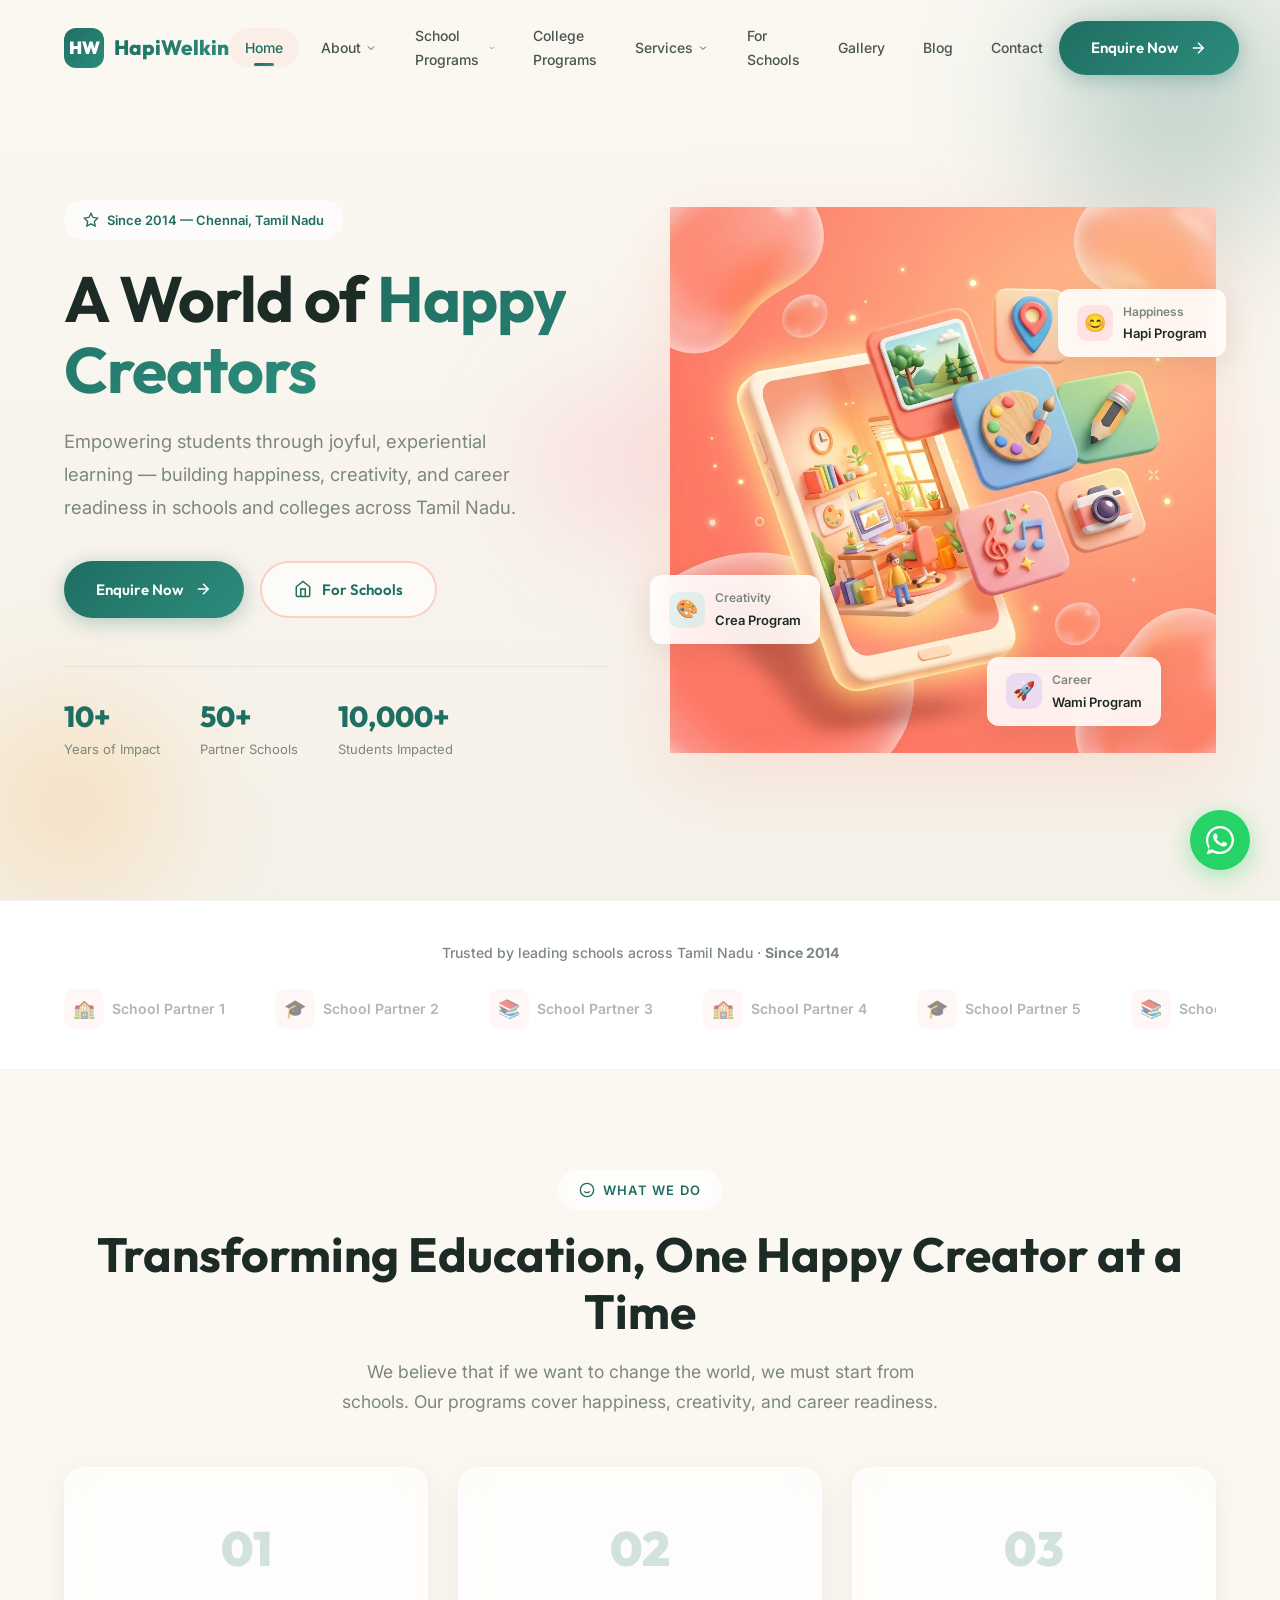
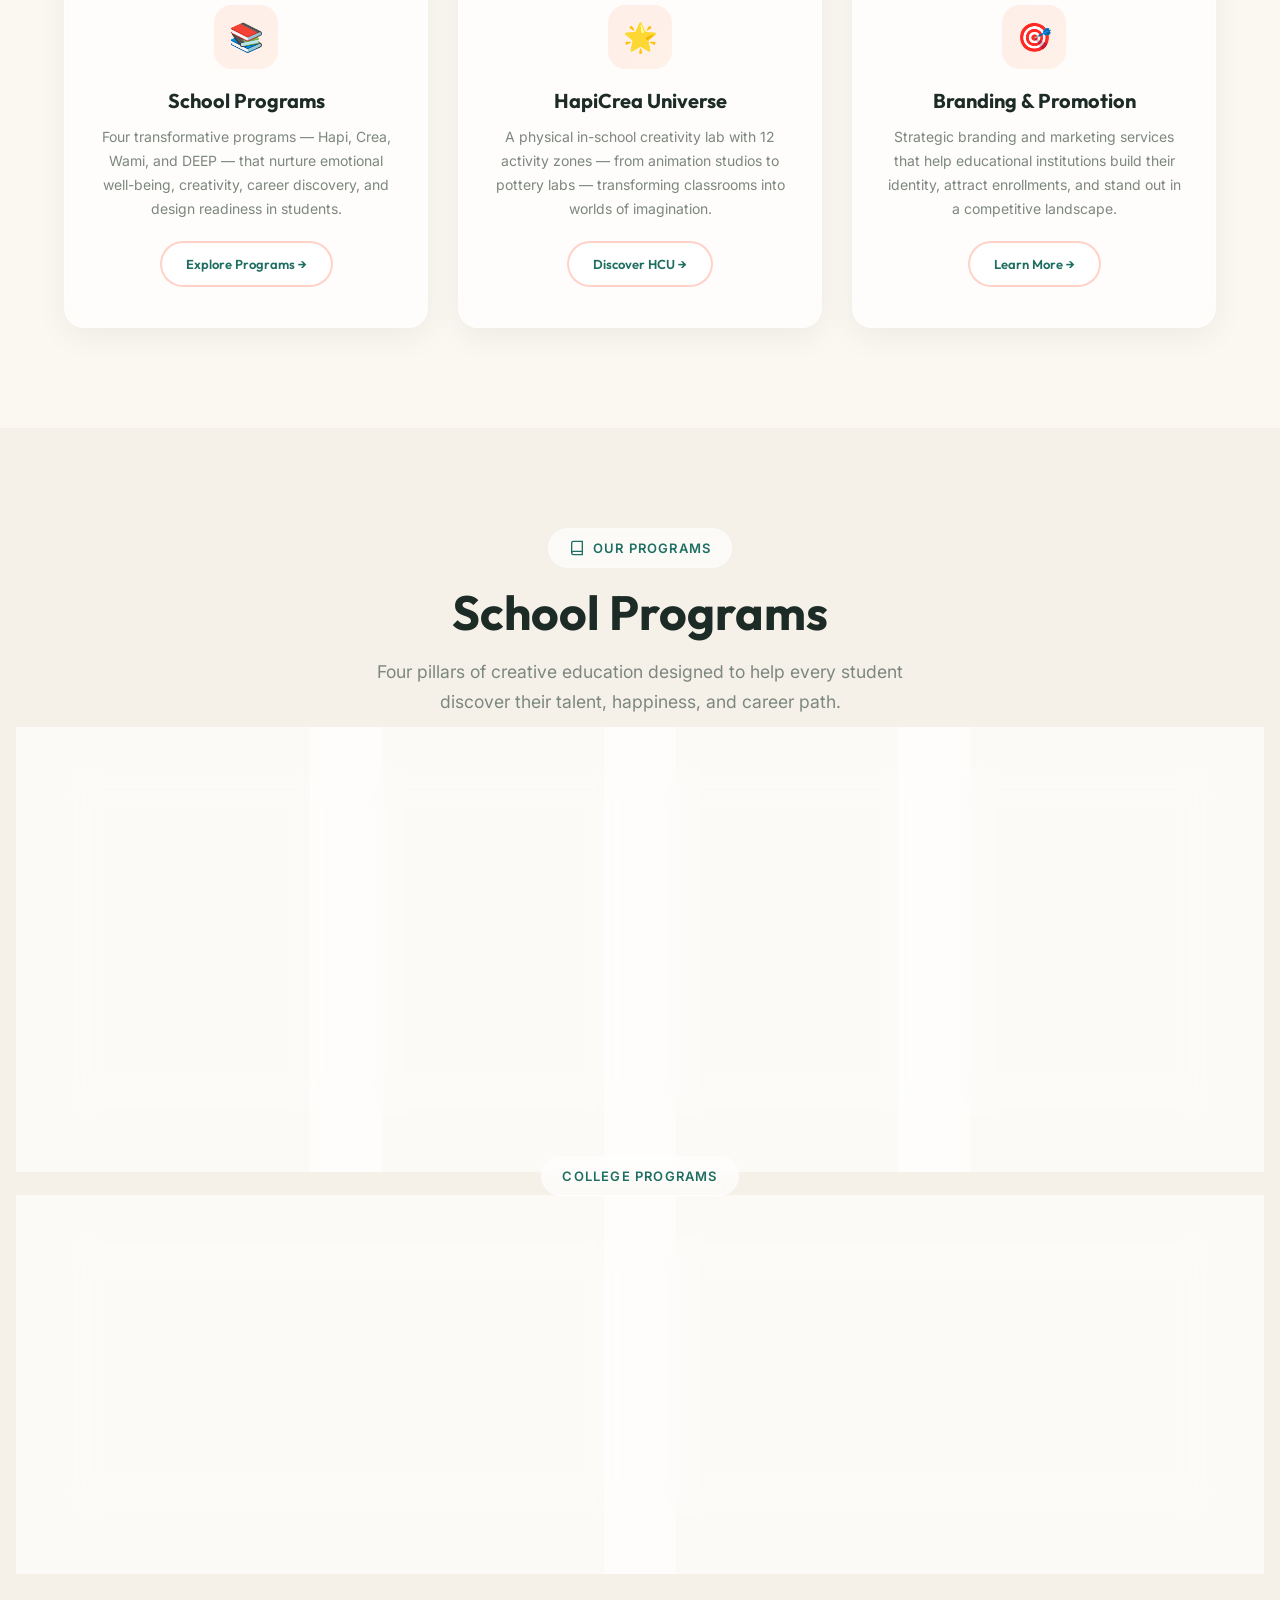
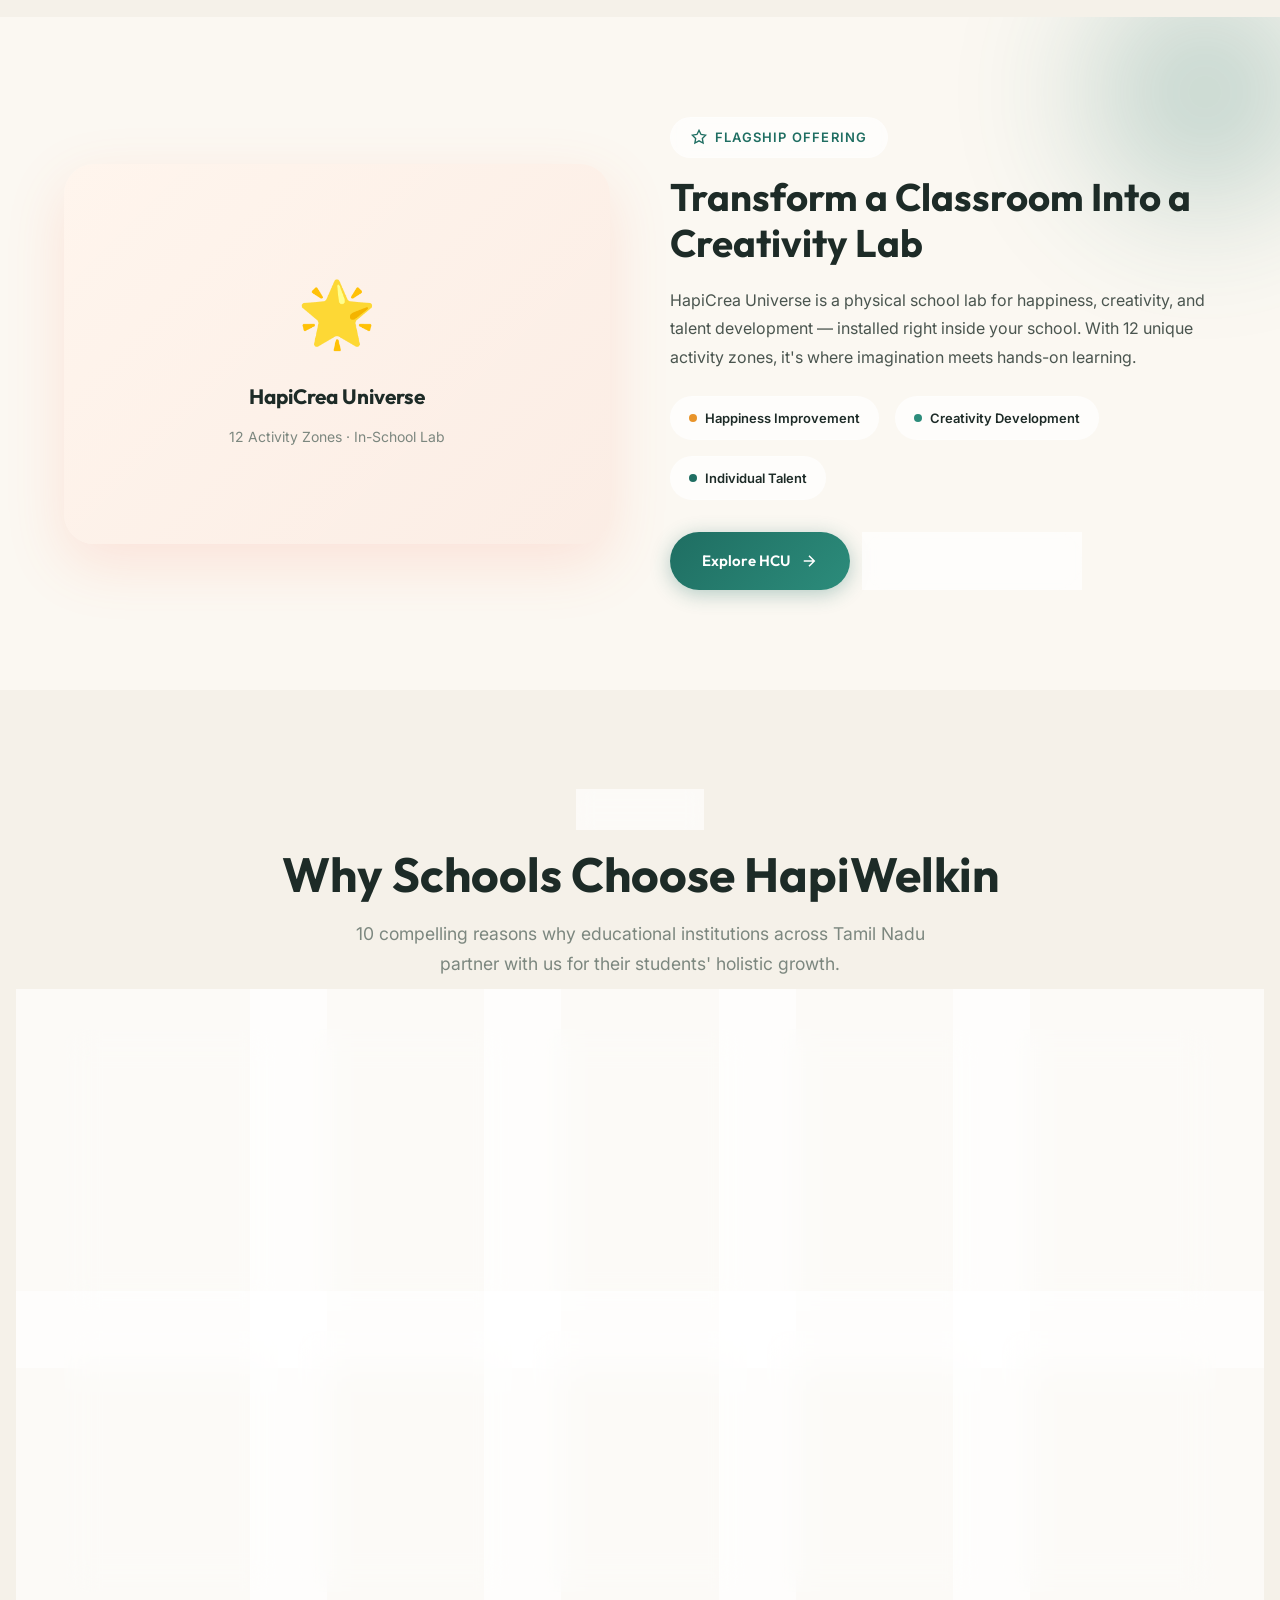
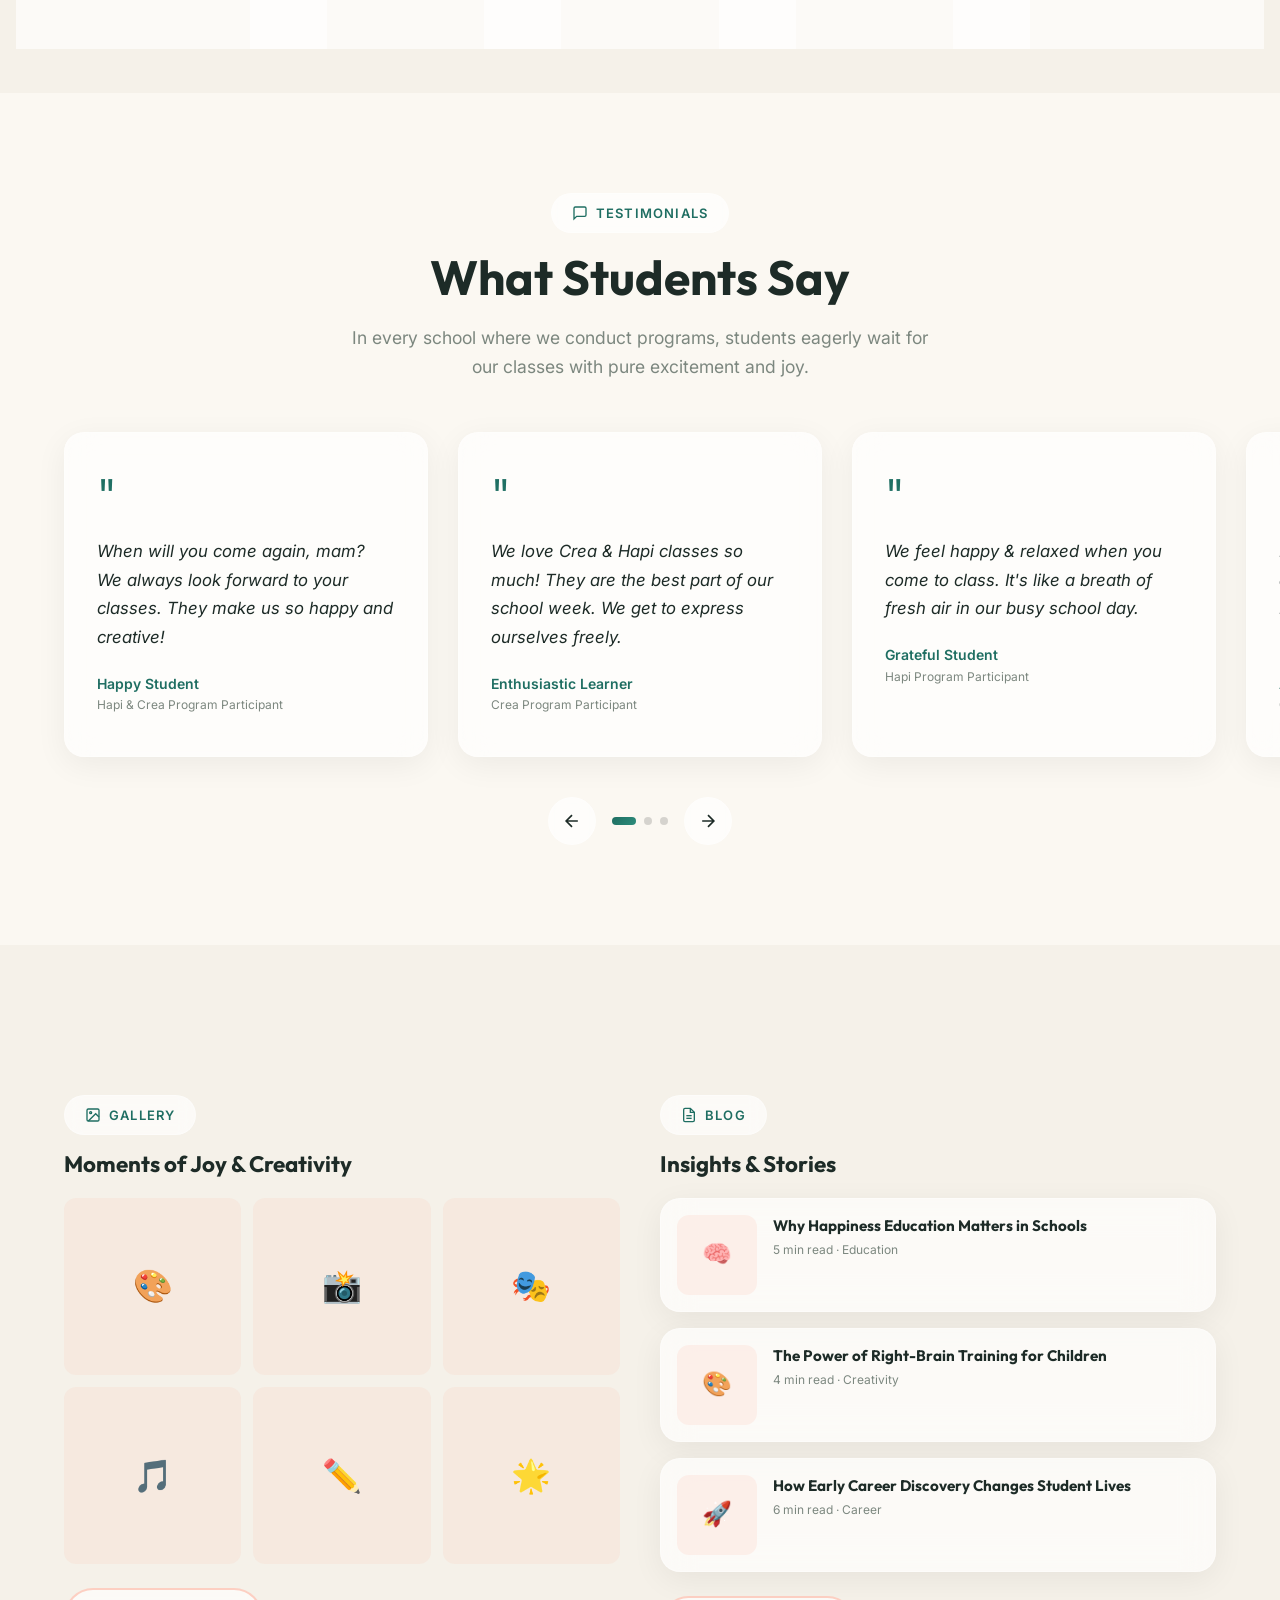
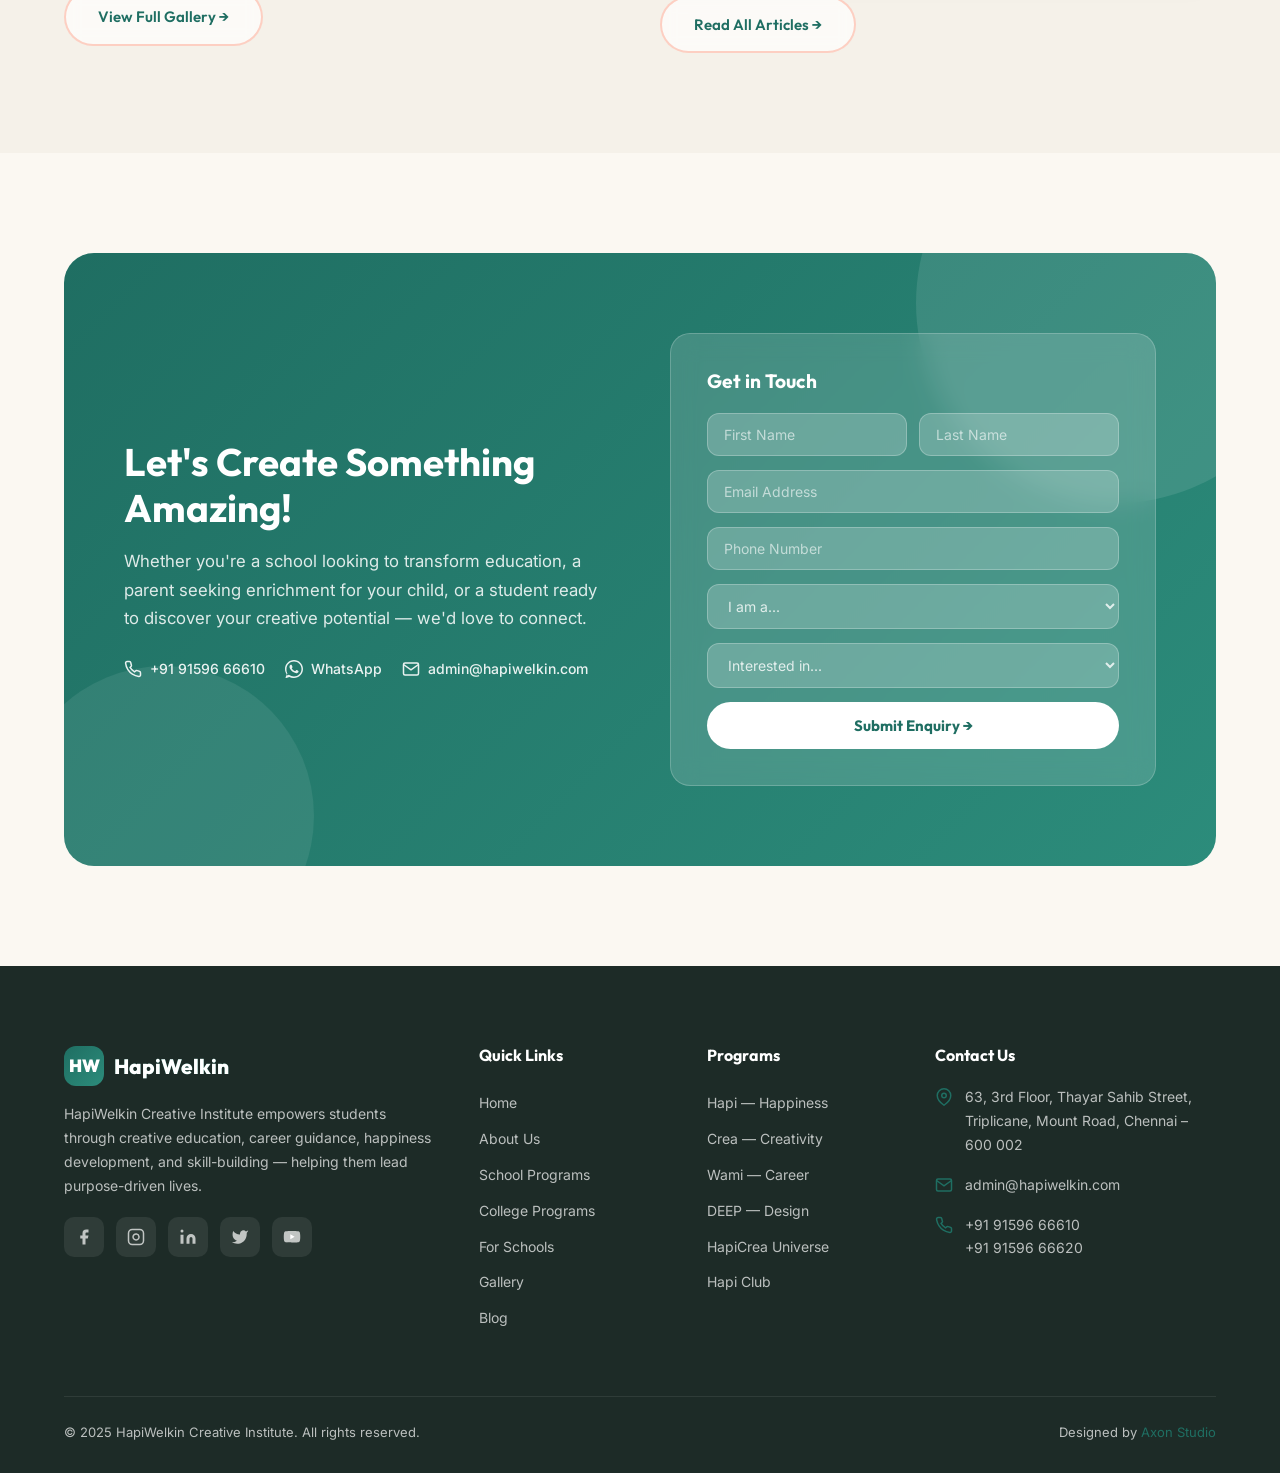
==== index.html @ e14a73e2 "inital commit" ====
<!DOCTYPE html>
<html lang="en">
<head>
  <meta charset="UTF-8">
  <meta name="viewport" content="width=device-width, initial-scale=1.0">
  <title>HapiWelkin Creative Institute | A World of Happy Creators</title>
  <meta name="description" content="HapiWelkin Creative Institute empowers students through innovative programs like Hapi (Happiness Education), Crea (Creativity Development), Wami (Career Discovery), DEEP (Design Entrance Coaching), and HapiCrea Universe. Building a happier, more creative, future-ready generation.">
  <meta property="og:title" content="HapiWelkin Creative Institute | A World of Happy Creators">
  <meta property="og:description" content="Empowering students through happiness, creativity, and career readiness. Since 2014.">
  <meta property="og:type" content="website">
  <meta name="twitter:card" content="summary_large_image">
  <link rel="stylesheet" href="styles.css">
  <link rel="icon" type="image/svg+xml" href="data:image/svg+xml,<svg xmlns='http://www.w3.org/2000/svg' viewBox='0 0 100 100'><text y='.9em' font-size='90'>🌟</text></svg>">
</head>
<body>

  <!-- ============ HEADER ============ -->
  <header class="header" id="header">
    <div class="container">
      <a href="index.html" class="logo">
        <div class="logo-icon">HW</div>
        <span>HapiWelkin</span>
      </a>

      <nav class="nav" id="mainNav">
        <a href="index.html" class="active">Home</a>
        <div class="nav-dropdown">
          <a href="about.html">About
            <svg class="dropdown-arrow" viewBox="0 0 24 24" fill="none" stroke="currentColor" stroke-width="2"><path d="M6 9l6 6 6-6"/></svg>
          </a>
          <div class="dropdown-menu">
            <a href="about.html">About Institution</a>
            <a href="about.html#management">Management</a>
          </div>
        </div>
        <div class="nav-dropdown">
          <a href="school-programs.html">School Programs
            <svg class="dropdown-arrow" viewBox="0 0 24 24" fill="none" stroke="currentColor" stroke-width="2"><path d="M6 9l6 6 6-6"/></svg>
          </a>
          <div class="dropdown-menu">
            <a href="school-programs.html#hapi">Hapi Program</a>
            <a href="school-programs.html#crea">Crea Program</a>
            <a href="school-programs.html#wami">Wami Program</a>
            <a href="school-programs.html#deep">DEEP Program</a>
          </div>
        </div>
        <a href="college-programs.html">College Programs</a>
        <div class="nav-dropdown">
          <a href="services.html">Services
            <svg class="dropdown-arrow" viewBox="0 0 24 24" fill="none" stroke="currentColor" stroke-width="2"><path d="M6 9l6 6 6-6"/></svg>
          </a>
          <div class="dropdown-menu">
            <a href="services.html#hapi-club">Hapi Club</a>
            <a href="hapicrea-universe.html">HapiCrea Universe</a>
            <a href="services.html#branding">Branding & Promotion</a>
          </div>
        </div>
        <a href="for-schools.html">For Schools</a>
        <a href="gallery.html">Gallery</a>
        <a href="blog.html">Blog</a>
        <a href="contact.html">Contact</a>
      </nav>

      <div class="header-cta">
        <a href="#" class="btn btn-primary" data-modal="enquiry">
          Enquire Now
          <svg viewBox="0 0 24 24" fill="none" stroke="currentColor" stroke-width="2"><path d="M5 12h14M12 5l7 7-7 7"/></svg>
        </a>
        <div class="hamburger" id="hamburger">
          <span></span>
          <span></span>
          <span></span>
        </div>
      </div>
    </div>
  </header>

  <!-- ============ HERO ============ -->
  <section class="hero" id="hero">
    <div class="blob blob-coral blob-1"></div>
    <div class="blob blob-orange blob-2"></div>
    <div class="blob blob-pink blob-3"></div>

    <div class="container">
      <div class="hero-content">
        <div class="hero-badge">
          <svg viewBox="0 0 24 24" fill="none" stroke="currentColor" stroke-width="2"><path d="M12 2l3.09 6.26L22 9.27l-5 4.87 1.18 6.88L12 17.77l-6.18 3.25L7 14.14 2 9.27l6.91-1.01L12 2z"/></svg>
          Since 2014 — Chennai, Tamil Nadu
        </div>
        <h1>A World of <span class="highlight">Happy Creators</span></h1>
        <p class="hero-text">Empowering students through joyful, experiential learning — building happiness, creativity, and career readiness in schools and colleges across Tamil Nadu.</p>
        <div class="hero-ctas">
          <a href="#" class="btn btn-primary" data-modal="enquiry">
            Enquire Now
            <svg viewBox="0 0 24 24" fill="none" stroke="currentColor" stroke-width="2"><path d="M5 12h14M12 5l7 7-7 7"/></svg>
          </a>
          <a href="for-schools.html" class="btn btn-secondary">
            <svg viewBox="0 0 24 24" fill="none" stroke="currentColor" stroke-width="2"><path d="M3 9l9-7 9 7v11a2 2 0 01-2 2H5a2 2 0 01-2-2z"/><polyline points="9 22 9 12 15 12 15 22"/></svg>
            For Schools
          </a>
        </div>
        <div class="hero-stats">
          <div class="hero-stat">
            <h3 data-count="10" data-suffix="+">0+</h3>
            <p>Years of Impact</p>
          </div>
          <div class="hero-stat">
            <h3 data-count="50" data-suffix="+">0+</h3>
            <p>Partner Schools</p>
          </div>
          <div class="hero-stat">
            <h3 data-count="10000" data-suffix="+">0+</h3>
            <p>Students Impacted</p>
          </div>
        </div>
      </div>

      <div class="hero-visual">
        <img src="assets/hero-illustration.png" alt="HapiWelkin Creative Education - Joyful Learning Experience" class="hero-image">
        <div class="float-card float-card-1">
          <div class="float-card-icon">😊</div>
          <div>
            <div style="font-size:12px;color:var(--text-muted);">Happiness</div>
            <div>Hapi Program</div>
          </div>
        </div>
        <div class="float-card float-card-2">
          <div class="float-card-icon">🎨</div>
          <div>
            <div style="font-size:12px;color:var(--text-muted);">Creativity</div>
            <div>Crea Program</div>
          </div>
        </div>
        <div class="float-card float-card-3">
          <div class="float-card-icon">🚀</div>
          <div>
            <div style="font-size:12px;color:var(--text-muted);">Career</div>
            <div>Wami Program</div>
          </div>
        </div>
      </div>
    </div>
  </section>

  <!-- ============ TRUST STRIP ============ -->
  <section class="trust-strip">
    <div class="container">
      <p>Trusted by leading schools across Tamil Nadu · <strong>Since 2014</strong></p>
      <div style="overflow:hidden;">
        <div class="trust-logos">
          <div class="trust-logo"><div class="trust-logo-icon">🏫</div> School Partner 1</div>
          <div class="trust-logo"><div class="trust-logo-icon">🎓</div> School Partner 2</div>
          <div class="trust-logo"><div class="trust-logo-icon">📚</div> School Partner 3</div>
          <div class="trust-logo"><div class="trust-logo-icon">🏫</div> School Partner 4</div>
          <div class="trust-logo"><div class="trust-logo-icon">🎓</div> School Partner 5</div>
          <div class="trust-logo"><div class="trust-logo-icon">📚</div> School Partner 6</div>
          <div class="trust-logo"><div class="trust-logo-icon">🏫</div> School Partner 7</div>
          <div class="trust-logo"><div class="trust-logo-icon">🎓</div> School Partner 8</div>
          <!-- Duplicate for seamless marquee -->
          <div class="trust-logo"><div class="trust-logo-icon">🏫</div> School Partner 1</div>
          <div class="trust-logo"><div class="trust-logo-icon">🎓</div> School Partner 2</div>
          <div class="trust-logo"><div class="trust-logo-icon">📚</div> School Partner 3</div>
          <div class="trust-logo"><div class="trust-logo-icon">🏫</div> School Partner 4</div>
          <div class="trust-logo"><div class="trust-logo-icon">🎓</div> School Partner 5</div>
          <div class="trust-logo"><div class="trust-logo-icon">📚</div> School Partner 6</div>
          <div class="trust-logo"><div class="trust-logo-icon">🏫</div> School Partner 7</div>
          <div class="trust-logo"><div class="trust-logo-icon">🎓</div> School Partner 8</div>
        </div>
      </div>
    </div>
  </section>

  <!-- ============ WHAT WE DO ============ -->
  <section class="what-we-do" id="what-we-do">
    <div class="container">
      <div class="text-center">
        <div class="section-label">
          <svg viewBox="0 0 24 24" fill="none" stroke="currentColor" stroke-width="2"><circle cx="12" cy="12" r="10"/><path d="M8 14s1.5 2 4 2 4-2 4-2"/><line x1="9" y1="9" x2="9.01" y2="9"/><line x1="15" y1="9" x2="15.01" y2="9"/></svg>
          What We Do
        </div>
        <h2 class="section-title">Transforming Education, One <span class="highlight">Happy Creator</span> at a Time</h2>
        <p class="section-subtitle mx-auto">We believe that if we want to change the world, we must start from schools. Our programs cover happiness, creativity, and career readiness.</p>
      </div>

      <div class="what-we-do-grid">
        <a href="school-programs.html" class="glass-card service-card reveal">
          <div class="service-card-number">01</div>
          <div class="service-card-icon">📚</div>
          <h3>School Programs</h3>
          <p>Four transformative programs — Hapi, Crea, Wami, and DEEP — that nurture emotional well-being, creativity, career discovery, and design readiness in students.</p>
          <span class="btn btn-secondary" style="margin-top:20px;padding:10px 24px;font-size:13px;">Explore Programs →</span>
        </a>

        <a href="hapicrea-universe.html" class="glass-card service-card reveal">
          <div class="service-card-number">02</div>
          <div class="service-card-icon">🌟</div>
          <h3>HapiCrea Universe</h3>
          <p>A physical in-school creativity lab with 12 activity zones — from animation studios to pottery labs — transforming classrooms into worlds of imagination.</p>
          <span class="btn btn-secondary" style="margin-top:20px;padding:10px 24px;font-size:13px;">Discover HCU →</span>
        </a>

        <a href="services.html#branding" class="glass-card service-card reveal">
          <div class="service-card-number">03</div>
          <div class="service-card-icon">🎯</div>
          <h3>Branding & Promotion</h3>
          <p>Strategic branding and marketing services that help educational institutions build their identity, attract enrollments, and stand out in a competitive landscape.</p>
          <span class="btn btn-secondary" style="margin-top:20px;padding:10px 24px;font-size:13px;">Learn More →</span>
        </a>
      </div>
    </div>
  </section>

  <!-- ============ PROGRAMS ============ -->
  <section class="programs" id="programs">
    <div class="container">
      <div class="text-center">
        <div class="section-label">
          <svg viewBox="0 0 24 24" fill="none" stroke="currentColor" stroke-width="2"><path d="M4 19.5A2.5 2.5 0 016.5 17H20"/><path d="M6.5 2H20v20H6.5A2.5 2.5 0 014 19.5v-15A2.5 2.5 0 016.5 2z"/></svg>
          Our Programs
        </div>
        <h2 class="section-title">School Programs</h2>
        <p class="section-subtitle mx-auto">Four pillars of creative education designed to help every student discover their talent, happiness, and career path.</p>
      </div>

      <div class="programs-grid">
        <a href="school-programs.html#hapi" class="glass-card program-card reveal" data-program="hapi">
          <div class="program-card-icon">😊</div>
          <h3>Hapi</h3>
          <div class="program-subtitle">Happiness Education</div>
          <p>Emotional well-being, mindfulness, and positivity — helping students understand what truly makes them happy and fulfilled.</p>
          <span class="card-link">Learn More <svg width="14" height="14" viewBox="0 0 24 24" fill="none" stroke="currentColor" stroke-width="2"><path d="M5 12h14M12 5l7 7-7 7"/></svg></span>
        </a>

        <a href="school-programs.html#crea" class="glass-card program-card reveal" data-program="crea">
          <div class="program-card-icon">🎨</div>
          <h3>Crea</h3>
          <div class="program-subtitle">Creativity Development</div>
          <p>Right-brain training and creative expression — unlocking imagination through art, design, and innovative thinking.</p>
          <span class="card-link">Learn More <svg width="14" height="14" viewBox="0 0 24 24" fill="none" stroke="currentColor" stroke-width="2"><path d="M5 12h14M12 5l7 7-7 7"/></svg></span>
        </a>

        <a href="school-programs.html#wami" class="glass-card program-card reveal" data-program="wami">
          <div class="program-card-icon">🧭</div>
          <h3>Wami</h3>
          <div class="program-subtitle">Career Discovery</div>
          <p>Helping students discover their strengths and career direction — building clarity, confidence, and purpose early in life.</p>
          <span class="card-link">Learn More <svg width="14" height="14" viewBox="0 0 24 24" fill="none" stroke="currentColor" stroke-width="2"><path d="M5 12h14M12 5l7 7-7 7"/></svg></span>
        </a>

        <a href="school-programs.html#deep" class="glass-card program-card reveal" data-program="deep">
          <div class="program-card-icon">✏️</div>
          <h3>DEEP</h3>
          <div class="program-subtitle">Design Entrance Coaching</div>
          <p>Specialized coaching for design entrance exams — preparing students for careers in design, architecture, and the creative industry.</p>
          <span class="card-link">Learn More <svg width="14" height="14" viewBox="0 0 24 24" fill="none" stroke="currentColor" stroke-width="2"><path d="M5 12h14M12 5l7 7-7 7"/></svg></span>
        </a>
      </div>

      <div class="text-center" style="margin-top:40px;">
        <div class="section-label">College Programs</div>
      </div>
      <div class="college-programs-row">
        <a href="college-programs.html#multimedia" class="glass-card program-card reveal" style="border-left-color:var(--multimedia-color);">
          <div class="program-card-icon" style="background:rgba(59,130,246,0.12);">🎬</div>
          <h3>Multimedia Programs</h3>
          <div class="program-subtitle">Creative & Media Skills</div>
          <p>Comprehensive multimedia training for college students — covering video production, graphic design, animation, and digital media.</p>
          <span class="card-link">Learn More <svg width="14" height="14" viewBox="0 0 24 24" fill="none" stroke="currentColor" stroke-width="2"><path d="M5 12h14M12 5l7 7-7 7"/></svg></span>
        </a>

        <a href="college-programs.html#job-guidance" class="glass-card program-card reveal" style="border-left-color:var(--job-color);">
          <div class="program-card-icon" style="background:rgba(16,185,129,0.12);">💼</div>
          <h3>Job Guidance Program</h3>
          <div class="program-subtitle">Career & Placement Readiness</div>
          <p>Career clarity, interview preparation, resume building, and placement readiness — helping college students transition from campus to career.</p>
          <span class="card-link">Learn More <svg width="14" height="14" viewBox="0 0 24 24" fill="none" stroke="currentColor" stroke-width="2"><path d="M5 12h14M12 5l7 7-7 7"/></svg></span>
        </a>
      </div>
    </div>
  </section>

  <!-- ============ HCU SPOTLIGHT ============ -->
  <section class="hcu-spotlight" id="hcu-spotlight">
    <div class="blob blob-coral" style="width:350px;height:350px;top:-100px;right:-100px;"></div>
    <div class="container">
      <div class="hcu-visual reveal-left">
        <div class="hcu-image-wrapper">
          <div style="height:380px;background:linear-gradient(135deg, #FFF5ED, rgba(255,107,71,0.08));display:flex;flex-direction:column;align-items:center;justify-content:center;gap:16px;">
            <span style="font-size:4rem;">🌟</span>
            <h3 style="font-size:1.3rem;color:var(--text-heading);">HapiCrea Universe</h3>
            <p style="color:var(--text-muted);font-size:14px;">12 Activity Zones · In-School Lab</p>
          </div>
        </div>
      </div>

      <div class="hcu-content reveal-right">
        <div class="section-label">
          <svg viewBox="0 0 24 24" fill="none" stroke="currentColor" stroke-width="2"><path d="M12 2l3.09 6.26L22 9.27l-5 4.87 1.18 6.88L12 17.77l-6.18 3.25L7 14.14 2 9.27l6.91-1.01L12 2z"/></svg>
          Flagship Offering
        </div>
        <h2>Transform a Classroom Into a <span class="highlight">Creativity Lab</span></h2>
        <p>HapiCrea Universe is a physical school lab for happiness, creativity, and talent development — installed right inside your school. With 12 unique activity zones, it's where imagination meets hands-on learning.</p>

        <div class="hcu-pillars">
          <div class="hcu-pillar">
            <div class="hcu-pillar-dot" style="background:var(--hapi-color);"></div>
            Happiness Improvement
          </div>
          <div class="hcu-pillar">
            <div class="hcu-pillar-dot" style="background:var(--crea-color);"></div>
            Creativity Development
          </div>
          <div class="hcu-pillar">
            <div class="hcu-pillar-dot" style="background:var(--wami-color);"></div>
            Individual Talent
          </div>
        </div>

        <div style="display:flex;gap:12px;flex-wrap:wrap;">
          <a href="hapicrea-universe.html" class="btn btn-primary">
            Explore HCU
            <svg viewBox="0 0 24 24" fill="none" stroke="currentColor" stroke-width="2"><path d="M5 12h14M12 5l7 7-7 7"/></svg>
          </a>
          <a href="for-schools.html" class="btn btn-secondary">
            Bring It to Your School
          </a>
        </div>
      </div>
    </div>
  </section>

  <!-- ============ WHY SCHOOLS CHOOSE US ============ -->
  <section class="why-choose" id="why-choose">
    <div class="container">
      <div class="text-center">
        <div class="section-label">
          <svg viewBox="0 0 24 24" fill="none" stroke="currentColor" stroke-width="2"><path d="M22 11.08V12a10 10 0 11-5.93-9.14"/><polyline points="22 4 12 14.01 9 11.01"/></svg>
          Why Us
        </div>
        <h2 class="section-title">Why Schools Choose <span class="highlight">HapiWelkin</span></h2>
        <p class="section-subtitle mx-auto">10 compelling reasons why educational institutions across Tamil Nadu partner with us for their students' holistic growth.</p>
      </div>

      <div class="why-choose-grid">
        <div class="glass-card why-card reveal">
          <div class="why-card-number">01</div>
          <div class="why-card-icon">🌱</div>
          <h4>Holistic Development</h4>
          <p>Emotional well-being, creativity, and critical thinking for well-rounded education.</p>
        </div>
        <div class="glass-card why-card reveal">
          <div class="why-card-number">02</div>
          <div class="why-card-icon">🎯</div>
          <h4>Student Engagement</h4>
          <p>Happiness and hands-on learning inspire active, meaningful participation.</p>
        </div>
        <div class="glass-card why-card reveal">
          <div class="why-card-number">03</div>
          <div class="why-card-icon">💡</div>
          <h4>Innovation & Problem-Solving</h4>
          <p>Creative and project-based learning for future-ready thinking.</p>
        </div>
        <div class="glass-card why-card reveal">
          <div class="why-card-number">04</div>
          <div class="why-card-icon">📈</div>
          <h4>Academic Performance</h4>
          <p>Stronger cognitive skills and emotional intelligence boost outcomes.</p>
        </div>
        <div class="glass-card why-card reveal">
          <div class="why-card-number">05</div>
          <div class="why-card-icon">⭐</div>
          <h4>Unique School Culture</h4>
          <p>Stand out for nurturing students' mental, emotional, and creative growth.</p>
        </div>
        <div class="glass-card why-card reveal">
          <div class="why-card-number">06</div>
          <div class="why-card-icon">📣</div>
          <h4>Student Referrals</h4>
          <p>Happy, engaged students naturally recommend the school to others.</p>
        </div>
        <div class="glass-card why-card reveal">
          <div class="why-card-number">07</div>
          <div class="why-card-icon">🤝</div>
          <h4>Stronger Community</h4>
          <p>Collaboration leads to a supportive, inclusive school environment.</p>
        </div>
        <div class="glass-card why-card reveal">
          <div class="why-card-number">08</div>
          <div class="why-card-icon">🎓</div>
          <h4>More Enrollments</h4>
          <p>A forward-thinking approach attracts more families and students.</p>
        </div>
        <div class="glass-card why-card reveal">
          <div class="why-card-number">09</div>
          <div class="why-card-icon">🏆</div>
          <h4>Brand Differentiation</h4>
          <p>Distinguish with a modern, holistic educational experience.</p>
        </div>
        <div class="glass-card why-card reveal">
          <div class="why-card-number">10</div>
          <div class="why-card-icon">🚀</div>
          <h4>Long-term Growth</h4>
          <p>Sustainable growth, reputation, and relevance in changing education.</p>
        </div>
      </div>
    </div>
  </section>

  <!-- ============ TESTIMONIALS ============ -->
  <section class="testimonials" id="testimonials">
    <div class="container">
      <div class="text-center">
        <div class="section-label">
          <svg viewBox="0 0 24 24" fill="none" stroke="currentColor" stroke-width="2"><path d="M21 15a2 2 0 01-2 2H7l-4 4V5a2 2 0 012-2h14a2 2 0 012 2z"/></svg>
          Testimonials
        </div>
        <h2 class="section-title">What <span class="highlight">Students</span> Say</h2>
        <p class="section-subtitle mx-auto">In every school where we conduct programs, students eagerly wait for our classes with pure excitement and joy.</p>
      </div>

      <div class="testimonials-carousel">
        <div class="testimonials-track">
          <div class="glass-card testimonial-card">
            <div class="testimonial-quote">"</div>
            <p class="testimonial-text">When will you come again, mam? We always look forward to your classes. They make us so happy and creative!</p>
            <div class="testimonial-author">Happy Student</div>
            <div class="testimonial-role">Hapi & Crea Program Participant</div>
          </div>

          <div class="glass-card testimonial-card">
            <div class="testimonial-quote">"</div>
            <p class="testimonial-text">We love Crea & Hapi classes so much! They are the best part of our school week. We get to express ourselves freely.</p>
            <div class="testimonial-author">Enthusiastic Learner</div>
            <div class="testimonial-role">Crea Program Participant</div>
          </div>

          <div class="glass-card testimonial-card">
            <div class="testimonial-quote">"</div>
            <p class="testimonial-text">We feel happy & relaxed when you come to class. It's like a breath of fresh air in our busy school day.</p>
            <div class="testimonial-author">Grateful Student</div>
            <div class="testimonial-role">Hapi Program Participant</div>
          </div>

          <div class="glass-card testimonial-card">
            <div class="testimonial-quote">"</div>
            <p class="testimonial-text">I discovered my love for art and animation through the Crea program. Now I know what I want to become when I grow up!</p>
            <div class="testimonial-author">Aspiring Creator</div>
            <div class="testimonial-role">Crea & Wami Program Participant</div>
          </div>

          <div class="glass-card testimonial-card">
            <div class="testimonial-quote">"</div>
            <p class="testimonial-text">The DEEP coaching helped me prepare for design entrance exams with confidence. The teachers are amazing and so supportive!</p>
            <div class="testimonial-author">Design Aspirant</div>
            <div class="testimonial-role">DEEP Program Participant</div>
          </div>
        </div>

        <div class="carousel-controls">
          <button class="carousel-btn carousel-prev" aria-label="Previous testimonial">
            <svg width="20" height="20" viewBox="0 0 24 24" fill="none" stroke="currentColor" stroke-width="2"><path d="M19 12H5M12 19l-7-7 7-7"/></svg>
          </button>
          <div class="carousel-dots">
            <div class="carousel-dot active"></div>
            <div class="carousel-dot"></div>
            <div class="carousel-dot"></div>
          </div>
          <button class="carousel-btn carousel-next" aria-label="Next testimonial">
            <svg width="20" height="20" viewBox="0 0 24 24" fill="none" stroke="currentColor" stroke-width="2"><path d="M5 12h14M12 5l7 7-7 7"/></svg>
          </button>
        </div>
      </div>
    </div>
  </section>

  <!-- ============ GALLERY & BLOG TEASER ============ -->
  <section class="teasers" id="teasers">
    <div class="container">
      <div class="teasers-grid">
        <div class="teaser-block reveal">
          <div class="section-label">
            <svg viewBox="0 0 24 24" fill="none" stroke="currentColor" stroke-width="2"><rect x="3" y="3" width="18" height="18" rx="2" ry="2"/><circle cx="8.5" cy="8.5" r="1.5"/><polyline points="21 15 16 10 5 21"/></svg>
            Gallery
          </div>
          <h3>Moments of Joy & Creativity</h3>
          <div class="teaser-images">
            <div class="teaser-img">🎨</div>
            <div class="teaser-img">📸</div>
            <div class="teaser-img">🎭</div>
            <div class="teaser-img">🎵</div>
            <div class="teaser-img">✏️</div>
            <div class="teaser-img">🌟</div>
          </div>
          <a href="gallery.html" class="btn btn-secondary" style="margin-top:24px;">View Full Gallery →</a>
        </div>

        <div class="teaser-block reveal">
          <div class="section-label">
            <svg viewBox="0 0 24 24" fill="none" stroke="currentColor" stroke-width="2"><path d="M14 2H6a2 2 0 00-2 2v16a2 2 0 002 2h12a2 2 0 002-2V8z"/><polyline points="14 2 14 8 20 8"/><line x1="16" y1="13" x2="8" y2="13"/><line x1="16" y1="17" x2="8" y2="17"/></svg>
            Blog
          </div>
          <h3>Insights & Stories</h3>
          <div class="blog-cards">
            <a href="blog.html" class="glass-card blog-card-teaser">
              <div class="blog-card-thumb">🧠</div>
              <div class="blog-card-info">
                <h4>Why Happiness Education Matters in Schools</h4>
                <p>5 min read · Education</p>
              </div>
            </a>
            <a href="blog.html" class="glass-card blog-card-teaser">
              <div class="blog-card-thumb">🎨</div>
              <div class="blog-card-info">
                <h4>The Power of Right-Brain Training for Children</h4>
                <p>4 min read · Creativity</p>
              </div>
            </a>
            <a href="blog.html" class="glass-card blog-card-teaser">
              <div class="blog-card-thumb">🚀</div>
              <div class="blog-card-info">
                <h4>How Early Career Discovery Changes Student Lives</h4>
                <p>6 min read · Career</p>
              </div>
            </a>
          </div>
          <a href="blog.html" class="btn btn-secondary" style="margin-top:24px;">Read All Articles →</a>
        </div>
      </div>
    </div>
  </section>

  <!-- ============ FINAL CTA / ENQUIRY ============ -->
  <section class="cta-section" id="enquiry">
    <div class="container">
      <div class="cta-inner reveal-scale">
        <div class="cta-grid">
          <div class="cta-content">
            <h2>Let's Create Something Amazing!</h2>
            <p>Whether you're a school looking to transform education, a parent seeking enrichment for your child, or a student ready to discover your creative potential — we'd love to connect.</p>
            <div class="cta-contact-links">
              <a href="tel:+919159666610" class="cta-contact-link">
                <svg viewBox="0 0 24 24" fill="none" stroke="currentColor" stroke-width="2"><path d="M22 16.92v3a2 2 0 01-2.18 2 19.79 19.79 0 01-8.63-3.07 19.5 19.5 0 01-6-6 19.79 19.79 0 01-3.07-8.67A2 2 0 014.11 2h3a2 2 0 012 1.72c.127.96.361 1.903.7 2.81a2 2 0 01-.45 2.11L8.09 9.91a16 16 0 006 6l1.27-1.27a2 2 0 012.11-.45c.907.339 1.85.573 2.81.7A2 2 0 0122 16.92z"/></svg>
                +91 91596 66610
              </a>
              <a href="https://wa.me/919159666610?text=Hi%20HapiWelkin!%20I%20would%20like%20to%20know%20more%20about%20your%20programs." class="cta-contact-link" target="_blank">
                <svg viewBox="0 0 24 24" fill="currentColor"><path d="M17.472 14.382c-.297-.149-1.758-.867-2.03-.967-.273-.099-.471-.148-.67.15-.197.297-.767.966-.94 1.164-.173.199-.347.223-.644.075-.297-.15-1.255-.463-2.39-1.475-.883-.788-1.48-1.761-1.653-2.059-.173-.297-.018-.458.13-.606.134-.133.298-.347.446-.52.149-.174.198-.298.298-.497.099-.198.05-.371-.025-.52-.075-.149-.669-1.612-.916-2.207-.242-.579-.487-.5-.669-.51-.173-.008-.371-.01-.57-.01-.198 0-.52.074-.792.372-.272.297-1.04 1.016-1.04 2.479 0 1.462 1.065 2.875 1.213 3.074.149.198 2.096 3.2 5.077 4.487.709.306 1.262.489 1.694.625.712.227 1.36.195 1.871.118.571-.085 1.758-.719 2.006-1.413.248-.694.248-1.289.173-1.413-.074-.124-.272-.198-.57-.347z"/><path d="M12 0C5.373 0 0 5.373 0 12c0 2.625.846 5.059 2.284 7.034L.789 23.492a.5.5 0 00.611.611l4.458-1.495A11.96 11.96 0 0012 24c6.627 0 12-5.373 12-12S18.627 0 12 0zm0 22c-2.331 0-4.512-.69-6.34-1.876l-.455-.296-2.97.995.995-2.97-.296-.455A9.955 9.955 0 012 12C2 6.477 6.477 2 12 2s10 4.477 10 10-4.477 10-10 10z"/></svg>
                WhatsApp
              </a>
              <a href="mailto:admin@hapiwelkin.com" class="cta-contact-link">
                <svg viewBox="0 0 24 24" fill="none" stroke="currentColor" stroke-width="2"><path d="M4 4h16c1.1 0 2 .9 2 2v12c0 1.1-.9 2-2 2H4c-1.1 0-2-.9-2-2V6c0-1.1.9-2 2-2z"/><polyline points="22,6 12,13 2,6"/></svg>
                admin@hapiwelkin.com
              </a>
            </div>
          </div>

          <form class="enquiry-form" data-form="enquiry-home">
            <div class="form-content">
              <h3>Get in Touch</h3>
              <div class="form-row">
                <div class="form-group">
                  <input type="text" name="firstName" placeholder="First Name" required>
                </div>
                <div class="form-group">
                  <input type="text" name="lastName" placeholder="Last Name" required>
                </div>
              </div>
              <div class="form-group">
                <input type="email" name="email" placeholder="Email Address" required>
              </div>
              <div class="form-group">
                <input type="tel" name="phone" placeholder="Phone Number" required>
              </div>
              <div class="form-group">
                <select name="persona" required>
                  <option value="" disabled selected>I am a...</option>
                  <option value="school">School (Principal/Coordinator)</option>
                  <option value="parent">Parent</option>
                  <option value="student">Student</option>
                  <option value="college">College Student</option>
                </select>
              </div>
              <div class="form-group">
                <select name="program">
                  <option value="" disabled selected>Interested in...</option>
                  <option value="hapi">Hapi — Happiness Education</option>
                  <option value="crea">Crea — Creativity Development</option>
                  <option value="wami">Wami — Career Discovery</option>
                  <option value="deep">DEEP — Design Entrance Coaching</option>
                  <option value="hcu">HapiCrea Universe (School Lab)</option>
                  <option value="multimedia">Multimedia Programs</option>
                  <option value="job-guidance">Job Guidance Program</option>
                  <option value="branding">Branding & Promotion</option>
                  <option value="general">General Enquiry</option>
                </select>
              </div>
              <button type="submit" class="btn">Submit Enquiry →</button>
            </div>
            <div class="form-success">
              <div class="success-icon">✓</div>
              <h3>Thank You!</h3>
              <p>Your enquiry has been submitted. Our team will get back to you within 24 hours.</p>
            </div>
          </form>
        </div>
      </div>
    </div>
  </section>

  <!-- ============ FOOTER ============ -->
  <footer class="footer" id="footer">
    <div class="container">
      <div class="footer-grid">
        <div class="footer-brand">
          <a href="index.html" class="logo">
            <div class="logo-icon">HW</div>
            <span>HapiWelkin</span>
          </a>
          <p>HapiWelkin Creative Institute empowers students through creative education, career guidance, happiness development, and skill-building — helping them lead purpose-driven lives.</p>
          <div class="footer-socials">
            <a href="https://www.facebook.com/hapiwelkin" target="_blank" class="footer-social" aria-label="Facebook">
              <svg viewBox="0 0 24 24" fill="currentColor"><path d="M18 2h-3a5 5 0 00-5 5v3H7v4h3v8h4v-8h3l1-4h-4V7a1 1 0 011-1h3z"/></svg>
            </a>
            <a href="https://www.instagram.com/hapiwelkin" target="_blank" class="footer-social" aria-label="Instagram">
              <svg viewBox="0 0 24 24" fill="none" stroke="currentColor" stroke-width="2"><rect x="2" y="2" width="20" height="20" rx="5" ry="5"/><path d="M16 11.37A4 4 0 1112.63 8 4 4 0 0116 11.37z"/><line x1="17.5" y1="6.5" x2="17.51" y2="6.5"/></svg>
            </a>
            <a href="https://www.linkedin.com/company/hapiwelkin" target="_blank" class="footer-social" aria-label="LinkedIn">
              <svg viewBox="0 0 24 24" fill="currentColor"><path d="M16 8a6 6 0 016 6v7h-4v-7a2 2 0 00-2-2 2 2 0 00-2 2v7h-4v-7a6 6 0 016-6zM2 9h4v12H2z"/><circle cx="4" cy="4" r="2"/></svg>
            </a>
            <a href="https://twitter.com/hapiwelkin" target="_blank" class="footer-social" aria-label="Twitter">
              <svg viewBox="0 0 24 24" fill="currentColor"><path d="M23 3a10.9 10.9 0 01-3.14 1.53 4.48 4.48 0 00-7.86 3v1A10.66 10.66 0 013 4s-4 9 5 13a11.64 11.64 0 01-7 2c9 5 20 0 20-11.5a4.5 4.5 0 00-.08-.83A7.72 7.72 0 0023 3z"/></svg>
            </a>
            <a href="https://www.youtube.com/hapiwelkin" target="_blank" class="footer-social" aria-label="YouTube">
              <svg viewBox="0 0 24 24" fill="currentColor"><path d="M22.54 6.42a2.78 2.78 0 00-1.94-2C18.88 4 12 4 12 4s-6.88 0-8.6.46a2.78 2.78 0 00-1.94 2A29 29 0 001 11.75a29 29 0 00.46 5.33A2.78 2.78 0 003.4 19.1c1.72.46 8.6.46 8.6.46s6.88 0 8.6-.46a2.78 2.78 0 001.94-2 29 29 0 00.46-5.25 29 29 0 00-.46-5.43z"/><polygon points="9.75 15.02 15.5 11.75 9.75 8.48 9.75 15.02" fill="white"/></svg>
            </a>
          </div>
        </div>

        <div>
          <h4>Quick Links</h4>
          <div class="footer-links">
            <a href="index.html">Home</a>
            <a href="about.html">About Us</a>
            <a href="school-programs.html">School Programs</a>
            <a href="college-programs.html">College Programs</a>
            <a href="for-schools.html">For Schools</a>
            <a href="gallery.html">Gallery</a>
            <a href="blog.html">Blog</a>
          </div>
        </div>

        <div>
          <h4>Programs</h4>
          <div class="footer-links">
            <a href="school-programs.html#hapi">Hapi — Happiness</a>
            <a href="school-programs.html#crea">Crea — Creativity</a>
            <a href="school-programs.html#wami">Wami — Career</a>
            <a href="school-programs.html#deep">DEEP — Design</a>
            <a href="hapicrea-universe.html">HapiCrea Universe</a>
            <a href="services.html#hapi-club">Hapi Club</a>
          </div>
        </div>

        <div>
          <h4>Contact Us</h4>
          <div class="footer-contact-item">
            <svg viewBox="0 0 24 24" fill="none" stroke="currentColor" stroke-width="2"><path d="M21 10c0 7-9 13-9 13s-9-6-9-13a9 9 0 0118 0z"/><circle cx="12" cy="10" r="3"/></svg>
            <span>63, 3rd Floor, Thayar Sahib Street, Triplicane, Mount Road, Chennai – 600 002</span>
          </div>
          <div class="footer-contact-item">
            <svg viewBox="0 0 24 24" fill="none" stroke="currentColor" stroke-width="2"><path d="M4 4h16c1.1 0 2 .9 2 2v12c0 1.1-.9 2-2 2H4c-1.1 0-2-.9-2-2V6c0-1.1.9-2 2-2z"/><polyline points="22,6 12,13 2,6"/></svg>
            <a href="mailto:admin@hapiwelkin.com">admin@hapiwelkin.com</a>
          </div>
          <div class="footer-contact-item">
            <svg viewBox="0 0 24 24" fill="none" stroke="currentColor" stroke-width="2"><path d="M22 16.92v3a2 2 0 01-2.18 2 19.79 19.79 0 01-8.63-3.07 19.5 19.5 0 01-6-6 19.79 19.79 0 01-3.07-8.67A2 2 0 014.11 2h3a2 2 0 012 1.72c.127.96.361 1.903.7 2.81a2 2 0 01-.45 2.11L8.09 9.91a16 16 0 006 6l1.27-1.27a2 2 0 012.11-.45c.907.339 1.85.573 2.81.7A2 2 0 0122 16.92z"/></svg>
            <div>
              <a href="tel:+919159666610">+91 91596 66610</a><br>
              <a href="tel:+919159666620">+91 91596 66620</a>
            </div>
          </div>
        </div>
      </div>

      <div class="footer-bottom">
        <span>© 2025 HapiWelkin Creative Institute. All rights reserved.</span>
        <span>Designed by <a href="#">Axon Studio</a></span>
      </div>
    </div>
  </footer>

  <!-- ============ WHATSAPP FLOAT ============ -->
  <a href="https://wa.me/919159666610?text=Hi%20HapiWelkin!%20I%20would%20like%20to%20know%20more%20about%20your%20programs." class="whatsapp-float" target="_blank" aria-label="Chat on WhatsApp">
    <svg viewBox="0 0 24 24" fill="currentColor"><path d="M17.472 14.382c-.297-.149-1.758-.867-2.03-.967-.273-.099-.471-.148-.67.15-.197.297-.767.966-.94 1.164-.173.199-.347.223-.644.075-.297-.15-1.255-.463-2.39-1.475-.883-.788-1.48-1.761-1.653-2.059-.173-.297-.018-.458.13-.606.134-.133.298-.347.446-.52.149-.174.198-.298.298-.497.099-.198.05-.371-.025-.52-.075-.149-.669-1.612-.916-2.207-.242-.579-.487-.5-.669-.51-.173-.008-.371-.01-.57-.01-.198 0-.52.074-.792.372-.272.297-1.04 1.016-1.04 2.479 0 1.462 1.065 2.875 1.213 3.074.149.198 2.096 3.2 5.077 4.487.709.306 1.262.489 1.694.625.712.227 1.36.195 1.871.118.571-.085 1.758-.719 2.006-1.413.248-.694.248-1.289.173-1.413-.074-.124-.272-.198-.57-.347z"/><path d="M12 0C5.373 0 0 5.373 0 12c0 2.625.846 5.059 2.284 7.034L.789 23.492a.5.5 0 00.611.611l4.458-1.495A11.96 11.96 0 0012 24c6.627 0 12-5.373 12-12S18.627 0 12 0zm0 22c-2.331 0-4.512-.69-6.34-1.876l-.455-.296-2.97.995.995-2.97-.296-.455A9.955 9.955 0 012 12C2 6.477 6.477 2 12 2s10 4.477 10 10-4.477 10-10 10z"/></svg>
    <span class="whatsapp-tooltip">Chat with us!</span>
  </a>

  <!-- ============ ENQUIRY MODAL ============ -->
  <div class="modal-overlay" id="enquiryModal">
    <div class="modal">
      <button class="modal-close" aria-label="Close modal">✕</button>
      <form data-form="enquiry-modal">
        <div class="form-content">
          <h2>Enquire Now</h2>
          <p class="modal-subtitle">Fill in your details and we'll get back to you within 24 hours.</p>
          <div class="form-row">
            <div class="form-group">
              <label>First Name *</label>
              <input type="text" name="firstName" placeholder="Enter your first name" required>
            </div>
            <div class="form-group">
              <label>Last Name *</label>
              <input type="text" name="lastName" placeholder="Enter your last name" required>
            </div>
          </div>
          <div class="form-group">
            <label>Email *</label>
            <input type="email" name="email" placeholder="your@email.com" required>
          </div>
          <div class="form-group">
            <label>Phone *</label>
            <input type="tel" name="phone" placeholder="+91 XXXXX XXXXX" required>
          </div>
          <div class="form-group">
            <label>I am a... *</label>
            <select name="persona" required>
              <option value="" disabled selected>Select your role</option>
              <option value="school">School (Principal / Coordinator)</option>
              <option value="parent">Parent</option>
              <option value="student">Student (School)</option>
              <option value="college">College Student</option>
            </select>
          </div>
          <div class="form-group">
            <label>Interested In</label>
            <select name="program">
              <option value="" disabled selected>Select a program</option>
              <option value="hapi">Hapi — Happiness Education</option>
              <option value="crea">Crea — Creativity Development</option>
              <option value="wami">Wami — Career Discovery</option>
              <option value="deep">DEEP — Design Entrance Coaching</option>
              <option value="hcu">HapiCrea Universe (School Lab)</option>
              <option value="multimedia">Multimedia Programs</option>
              <option value="job-guidance">Job Guidance Program</option>
              <option value="branding">Branding & Promotion</option>
              <option value="general">General Enquiry</option>
            </select>
          </div>
          <div class="form-group">
            <label>Message (Optional)</label>
            <textarea name="message" rows="3" placeholder="Tell us more about what you're looking for..."></textarea>
          </div>
          <button type="submit" class="btn btn-primary">Submit Enquiry →</button>
        </div>
        <div class="form-success">
          <div class="success-icon">✓</div>
          <h3>Thank You!</h3>
          <p>Your enquiry has been submitted successfully. Our team will get back to you within 24 hours.</p>
        </div>
      </form>
    </div>
  </div>

  <script src="script.js"></script>
</body>
</html>
---- styles.css ----
/* ============================================================
   HapiWelkin Creative Institute — Design System
   Teal + warm-orange, clean rounded, organic-blob illustration style
   ============================================================ */

/* ---------- Google Fonts ---------- */
@import url('https://fonts.googleapis.com/css2?family=Outfit:wght@300;400;500;600;700;800;900&family=Inter:wght@300;400;500;600;700&display=swap');

/* ---------- CSS Custom Properties ---------- */
:root {
  /* Brand colors — deep teal primary, warm orange accent */
  --teal: #1F6E62;
  --teal-dark: #14524A;
  --teal-deep: #103F39;      /* dark sections / CTA */
  --teal-soft: #2C8C7B;
  --orange: #F4A83D;
  --orange-dark: #E8942A;

  /* Legacy aliases — keep old names pointing at the new palette
     so every existing rule re-themes automatically */
  --coral: var(--teal);
  --coral-dark: var(--teal-dark);
  --coral-gradient: linear-gradient(135deg, #1F6E62, #2C8C7B);
  --coral-gradient-hover: linear-gradient(135deg, #14524A, #1F6E62);
  --coral-glow: rgba(31, 110, 98, 0.32);

  /* Backgrounds */
  --bg-cream: #FBF8F2;
  --bg-white: #FFFFFF;
  --bg-light: #F5F1E9;
  --bg-glass: rgba(255, 255, 255, 0.65);
  --bg-glass-strong: rgba(255, 255, 255, 0.88);

  /* Text */
  --text-heading: #1D2B27;
  --text-body: #4A554F;
  --text-muted: #7C877F;
  --text-white: #FFFFFF;

  /* Program accent colors — two-tone teal / orange */
  --hapi-color: #E8942A;
  --crea-color: #2C8C7B;
  --wami-color: #1F6E62;
  --deep-color: #F4A83D;
  --multimedia-color: #2C8C7B;
  --job-color: #1F6E62;

  /* Glassmorphism */
  --glass-blur: 16px;
  --glass-border: 1px solid rgba(255, 255, 255, 0.3);
  --glass-shadow: 0 8px 32px rgba(0, 0, 0, 0.06);

  /* Spacing */
  --section-pad: 100px 0;
  --container-max: 1200px;
  --container-pad: 0 24px;
  --radius-sm: 12px;
  --radius-md: 20px;
  --radius-lg: 30px;
  --radius-pill: 50px;

  /* Typography */
  --font-heading: 'Outfit', sans-serif;
  --font-body: 'Inter', sans-serif;

  /* Transitions */
  --ease-smooth: cubic-bezier(0.25, 0.46, 0.45, 0.94);
  --ease-bounce: cubic-bezier(0.34, 1.56, 0.64, 1);
}

/* ---------- Reset ---------- */
*, *::before, *::after {
  margin: 0;
  padding: 0;
  box-sizing: border-box;
}

html {
  scroll-behavior: smooth;
  -webkit-text-size-adjust: 100%;
}

body {
  font-family: var(--font-body);
  font-size: 16px;
  line-height: 1.7;
  color: var(--text-body);
  background-color: var(--bg-cream);
  overflow-x: hidden;
  -webkit-font-smoothing: antialiased;
  -moz-osx-font-smoothing: grayscale;
}

img {
  max-width: 100%;
  height: auto;
  display: block;
}

a {
  text-decoration: none;
  color: inherit;
  transition: color 0.3s var(--ease-smooth);
}

ul, ol { list-style: none; }

button, input, select, textarea {
  font-family: inherit;
  font-size: inherit;
  border: none;
  outline: none;
  background: none;
}

h1, h2, h3, h4, h5, h6 {
  font-family: var(--font-heading);
  color: var(--text-heading);
  line-height: 1.2;
  font-weight: 700;
}

/* ---------- Utility Classes ---------- */
.container {
  max-width: var(--container-max);
  margin: 0 auto;
  padding: var(--container-pad);
}

.section-label {
  display: inline-flex;
  align-items: center;
  gap: 8px;
  background: var(--bg-glass);
  backdrop-filter: blur(8px);
  -webkit-backdrop-filter: blur(8px);
  border: var(--glass-border);
  padding: 8px 20px;
  border-radius: var(--radius-pill);
  font-size: 13px;
  font-weight: 600;
  color: var(--coral);
  text-transform: uppercase;
  letter-spacing: 1.2px;
  margin-bottom: 16px;
}

.section-label svg {
  width: 16px;
  height: 16px;
}

.section-title {
  font-size: clamp(2rem, 4vw, 3rem);
  margin-bottom: 16px;
}

.section-subtitle {
  font-size: 1.1rem;
  color: var(--text-muted);
  max-width: 600px;
  line-height: 1.7;
}

.text-center { text-align: center; }
.mx-auto { margin-left: auto; margin-right: auto; }

/* ---------- Buttons ---------- */
.btn {
  display: inline-flex;
  align-items: center;
  justify-content: center;
  gap: 10px;
  padding: 14px 32px;
  border-radius: var(--radius-pill);
  font-family: var(--font-heading);
  font-weight: 600;
  font-size: 15px;
  cursor: pointer;
  transition: all 0.35s var(--ease-smooth);
  position: relative;
  overflow: hidden;
  white-space: nowrap;
}

.btn-primary {
  background: var(--coral-gradient);
  color: var(--text-white);
  box-shadow: 0 4px 20px var(--coral-glow);
}

.btn-primary:hover {
  background: var(--coral-gradient-hover);
  box-shadow: 0 8px 30px rgba(255, 107, 71, 0.5);
  transform: translateY(-2px);
}

.btn-secondary {
  background: var(--bg-glass);
  backdrop-filter: blur(8px);
  -webkit-backdrop-filter: blur(8px);
  border: 2px solid rgba(255, 107, 71, 0.3);
  color: var(--coral);
}

.btn-secondary:hover {
  background: rgba(255, 107, 71, 0.08);
  border-color: var(--coral);
  transform: translateY(-2px);
}

.btn-outline-white {
  background: transparent;
  border: 2px solid rgba(255,255,255,0.4);
  color: var(--text-white);
}

.btn-outline-white:hover {
  background: rgba(255,255,255,0.15);
  border-color: #fff;
  transform: translateY(-2px);
}

.btn svg {
  width: 18px;
  height: 18px;
  transition: transform 0.3s var(--ease-smooth);
}

.btn:hover svg {
  transform: translateX(3px);
}

/* ---------- Glassmorphic Cards ---------- */
.glass-card {
  background: var(--bg-glass);
  backdrop-filter: blur(var(--glass-blur));
  -webkit-backdrop-filter: blur(var(--glass-blur));
  border: var(--glass-border);
  border-radius: var(--radius-md);
  box-shadow: var(--glass-shadow);
  transition: all 0.4s var(--ease-smooth);
}

.glass-card:hover {
  transform: translateY(-6px);
  box-shadow: 0 16px 48px rgba(0, 0, 0, 0.1);
}

/* ---------- Scroll Animations ---------- */
.reveal {
  opacity: 0;
  transform: translateY(40px);
  transition: all 0.8s var(--ease-smooth);
}

.reveal.visible {
  opacity: 1;
  transform: translateY(0);
}

.reveal-left {
  opacity: 0;
  transform: translateX(-40px);
  transition: all 0.8s var(--ease-smooth);
}

.reveal-left.visible {
  opacity: 1;
  transform: translateX(0);
}

.reveal-right {
  opacity: 0;
  transform: translateX(40px);
  transition: all 0.8s var(--ease-smooth);
}

.reveal-right.visible {
  opacity: 1;
  transform: translateX(0);
}

.reveal-scale {
  opacity: 0;
  transform: scale(0.9);
  transition: all 0.8s var(--ease-smooth);
}

.reveal-scale.visible {
  opacity: 1;
  transform: scale(1);
}

/* ---------- Background Blobs ---------- */
.blob {
  position: absolute;
  border-radius: 50%;
  filter: blur(60px);
  opacity: 0.35;
  pointer-events: none;
  z-index: 0;
}

.blob-coral {
  background: radial-gradient(circle, var(--coral) 0%, transparent 70%);
}

.blob-orange {
  background: radial-gradient(circle, var(--orange) 0%, transparent 70%);
}

.blob-pink {
  background: radial-gradient(circle, #FF6B9D 0%, transparent 70%);
}

/* ============================================================
   HEADER / NAVIGATION
   ============================================================ */
.header {
  position: fixed;
  top: 0;
  left: 0;
  right: 0;
  z-index: 1000;
  padding: 16px 0;
  transition: all 0.4s var(--ease-smooth);
}

.header.scrolled {
  background: var(--bg-glass-strong);
  backdrop-filter: blur(20px);
  -webkit-backdrop-filter: blur(20px);
  box-shadow: 0 2px 30px rgba(0,0,0,0.06);
  padding: 10px 0;
}

.header .container {
  display: flex;
  align-items: center;
  justify-content: space-between;
}

.logo {
  display: flex;
  align-items: center;
  gap: 10px;
  font-family: var(--font-heading);
  font-weight: 800;
  font-size: 1.3rem;
  color: var(--text-heading);
  z-index: 1001;
}

.logo-icon {
  width: 40px;
  height: 40px;
  background: var(--coral-gradient);
  border-radius: 12px;
  display: flex;
  align-items: center;
  justify-content: center;
  color: white;
  font-size: 1.1rem;
  font-weight: 900;
}

.logo span {
  background: var(--coral-gradient);
  -webkit-background-clip: text;
  -webkit-text-fill-color: transparent;
  background-clip: text;
}

.nav {
  display: flex;
  align-items: center;
  gap: 6px;
}

.nav a {
  padding: 8px 16px;
  font-size: 14px;
  font-weight: 500;
  color: var(--text-body);
  border-radius: var(--radius-pill);
  transition: all 0.3s var(--ease-smooth);
  position: relative;
}

.nav a:hover,
.nav a.active {
  color: var(--coral);
  background: rgba(255, 107, 71, 0.06);
}

.nav a.active::after {
  content: '';
  position: absolute;
  bottom: 2px;
  left: 50%;
  transform: translateX(-50%);
  width: 20px;
  height: 3px;
  background: var(--coral-gradient);
  border-radius: 2px;
}

/* Dropdown */
.nav-dropdown {
  position: relative;
}

.nav-dropdown > a {
  display: flex;
  align-items: center;
  gap: 4px;
}

.nav-dropdown > a::after {
  content: '';
  display: none;
}

.dropdown-arrow {
  width: 12px;
  height: 12px;
  transition: transform 0.3s;
}

.nav-dropdown:hover .dropdown-arrow {
  transform: rotate(180deg);
}

.dropdown-menu {
  position: absolute;
  top: calc(100% + 8px);
  left: 0;
  min-width: 220px;
  background: var(--bg-glass-strong);
  backdrop-filter: blur(20px);
  -webkit-backdrop-filter: blur(20px);
  border: var(--glass-border);
  border-radius: var(--radius-sm);
  box-shadow: 0 12px 40px rgba(0,0,0,0.1);
  padding: 8px;
  opacity: 0;
  visibility: hidden;
  transform: translateY(10px);
  transition: all 0.3s var(--ease-smooth);
}

.nav-dropdown:hover .dropdown-menu {
  opacity: 1;
  visibility: visible;
  transform: translateY(0);
}

.dropdown-menu a {
  display: block;
  padding: 10px 16px;
  font-size: 14px;
  border-radius: 8px;
}

.dropdown-menu a:hover {
  background: rgba(255, 107, 71, 0.08);
  color: var(--coral);
}

.header-cta {
  display: flex;
  align-items: center;
  gap: 12px;
}

.hamburger {
  display: none;
  flex-direction: column;
  gap: 5px;
  cursor: pointer;
  z-index: 1001;
  padding: 8px;
}

.hamburger span {
  display: block;
  width: 24px;
  height: 2.5px;
  background: var(--text-heading);
  border-radius: 2px;
  transition: all 0.3s var(--ease-smooth);
}

.hamburger.active span:nth-child(1) {
  transform: rotate(45deg) translate(5px, 5px);
}

.hamburger.active span:nth-child(2) {
  opacity: 0;
}

.hamburger.active span:nth-child(3) {
  transform: rotate(-45deg) translate(5px, -5px);
}

/* ============================================================
   HERO SECTION
   ============================================================ */
.hero {
  position: relative;
  min-height: 100vh;
  display: flex;
  align-items: center;
  padding: 140px 0 80px;
  overflow: hidden;
  background: linear-gradient(180deg, var(--bg-cream) 0%, var(--bg-light) 100%);
}

.hero .container {
  display: grid;
  grid-template-columns: 1fr 1fr;
  gap: 60px;
  align-items: center;
  position: relative;
  z-index: 1;
}

.hero-content {
  max-width: 560px;
}

.hero-badge {
  display: inline-flex;
  align-items: center;
  gap: 8px;
  background: var(--bg-glass);
  backdrop-filter: blur(8px);
  -webkit-backdrop-filter: blur(8px);
  border: var(--glass-border);
  padding: 8px 18px;
  border-radius: var(--radius-pill);
  font-size: 13px;
  font-weight: 600;
  color: var(--coral);
  margin-bottom: 24px;
  animation: float 3s ease-in-out infinite;
}

.hero-badge svg {
  width: 16px;
  height: 16px;
}

.hero h1 {
  font-size: clamp(2.5rem, 5vw, 4rem);
  line-height: 1.1;
  margin-bottom: 20px;
  letter-spacing: -1px;
}

.hero h1 .highlight {
  background: var(--coral-gradient);
  -webkit-background-clip: text;
  -webkit-text-fill-color: transparent;
  background-clip: text;
}

.hero-text {
  font-size: 1.15rem;
  color: var(--text-muted);
  margin-bottom: 36px;
  line-height: 1.8;
  max-width: 480px;
}

.hero-ctas {
  display: flex;
  gap: 16px;
  flex-wrap: wrap;
}

.hero-stats {
  display: flex;
  gap: 40px;
  margin-top: 48px;
  padding-top: 32px;
  border-top: 1px solid rgba(0,0,0,0.06);
}

.hero-stat h3 {
  font-size: 1.8rem;
  color: var(--coral);
  font-weight: 800;
}

.hero-stat p {
  font-size: 13px;
  color: var(--text-muted);
  margin-top: 4px;
}

.hero-visual {
  position: relative;
  display: flex;
  justify-content: center;
  align-items: center;
}

.hero-image {
  width: 100%;
  max-width: 560px;
  animation: floatSlow 6s ease-in-out infinite;
  filter: drop-shadow(0 20px 40px rgba(255, 107, 71, 0.15));
}

/* Floating decorative cards */
.float-card {
  position: absolute;
  background: var(--bg-glass-strong);
  backdrop-filter: blur(12px);
  -webkit-backdrop-filter: blur(12px);
  border: var(--glass-border);
  border-radius: var(--radius-sm);
  padding: 12px 18px;
  box-shadow: 0 8px 32px rgba(0,0,0,0.08);
  display: flex;
  align-items: center;
  gap: 10px;
  font-size: 13px;
  font-weight: 600;
  color: var(--text-heading);
  z-index: 2;
}

.float-card-icon {
  width: 36px;
  height: 36px;
  border-radius: 10px;
  display: flex;
  align-items: center;
  justify-content: center;
  font-size: 18px;
}

.float-card-1 {
  top: 15%;
  right: -10px;
  animation: float 4s ease-in-out infinite;
}

.float-card-1 .float-card-icon {
  background: rgba(255, 107, 157, 0.15);
}

.float-card-2 {
  bottom: 20%;
  left: -20px;
  animation: float 4s ease-in-out infinite 1s;
}

.float-card-2 .float-card-icon {
  background: rgba(78, 205, 196, 0.15);
}

.float-card-3 {
  bottom: 5%;
  right: 10%;
  animation: float 4s ease-in-out infinite 2s;
}

.float-card-3 .float-card-icon {
  background: rgba(124, 92, 252, 0.15);
}

/* Hero background blobs */
.hero .blob-1 {
  width: 400px;
  height: 400px;
  top: -100px;
  right: -100px;
}

.hero .blob-2 {
  width: 300px;
  height: 300px;
  bottom: -50px;
  left: -80px;
}

.hero .blob-3 {
  width: 200px;
  height: 200px;
  top: 40%;
  left: 40%;
}

/* ============================================================
   TRUST STRIP
   ============================================================ */
.trust-strip {
  padding: 40px 0;
  background: var(--bg-white);
  border-top: 1px solid rgba(0,0,0,0.04);
  border-bottom: 1px solid rgba(0,0,0,0.04);
  overflow: hidden;
}

.trust-strip .container {
  text-align: center;
}

.trust-strip p {
  font-size: 14px;
  color: var(--text-muted);
  margin-bottom: 24px;
  font-weight: 500;
}

.trust-logos {
  display: flex;
  align-items: center;
  gap: 50px;
  animation: marquee 25s linear infinite;
  width: max-content;
}

.trust-logo {
  display: flex;
  align-items: center;
  gap: 8px;
  font-weight: 600;
  color: var(--text-muted);
  font-size: 14px;
  white-space: nowrap;
  opacity: 0.6;
  transition: opacity 0.3s;
}

.trust-logo:hover {
  opacity: 1;
}

.trust-logo-icon {
  width: 40px;
  height: 40px;
  background: rgba(255, 107, 71, 0.08);
  border-radius: 10px;
  display: flex;
  align-items: center;
  justify-content: center;
  font-size: 18px;
}

/* ============================================================
   WHAT WE DO SECTION
   ============================================================ */
.what-we-do {
  padding: var(--section-pad);
  position: relative;
}

.what-we-do-grid {
  display: grid;
  grid-template-columns: repeat(3, 1fr);
  gap: 30px;
  margin-top: 50px;
}

.service-card {
  padding: 40px 30px;
  text-align: center;
  cursor: pointer;
}

.service-card-number {
  font-family: var(--font-heading);
  font-size: 3rem;
  font-weight: 900;
  background: var(--coral-gradient);
  -webkit-background-clip: text;
  -webkit-text-fill-color: transparent;
  background-clip: text;
  opacity: 0.2;
  margin-bottom: 16px;
  transition: opacity 0.3s;
}

.service-card:hover .service-card-number {
  opacity: 0.5;
}

.service-card-icon {
  width: 64px;
  height: 64px;
  margin: 0 auto 20px;
  background: linear-gradient(135deg, rgba(255,107,71,0.1), rgba(255,140,66,0.1));
  border-radius: 18px;
  display: flex;
  align-items: center;
  justify-content: center;
  font-size: 28px;
  transition: transform 0.3s var(--ease-bounce);
}

.service-card:hover .service-card-icon {
  transform: scale(1.1) rotate(5deg);
}

.service-card h3 {
  font-size: 1.25rem;
  margin-bottom: 12px;
}

.service-card p {
  font-size: 14px;
  color: var(--text-muted);
  line-height: 1.7;
}

.service-card .btn {
  margin-top: 20px;
  padding: 10px 24px;
  font-size: 13px;
}

/* ============================================================
   PROGRAM TILES
   ============================================================ */
.programs {
  padding: var(--section-pad);
  background: var(--bg-light);
  position: relative;
}

.programs-grid {
  display: grid;
  grid-template-columns: repeat(4, 1fr);
  gap: 24px;
  margin-top: 50px;
}

.program-card {
  padding: 32px 24px;
  text-align: center;
  border-left: 4px solid transparent;
  cursor: pointer;
}

.program-card[data-program="hapi"] { border-left-color: var(--hapi-color); }
.program-card[data-program="crea"] { border-left-color: var(--crea-color); }
.program-card[data-program="wami"] { border-left-color: var(--wami-color); }
.program-card[data-program="deep"] { border-left-color: var(--deep-color); }

.program-card-icon {
  width: 56px;
  height: 56px;
  border-radius: 16px;
  display: flex;
  align-items: center;
  justify-content: center;
  font-size: 24px;
  margin: 0 auto 16px;
  transition: transform 0.3s var(--ease-bounce);
}

.program-card:hover .program-card-icon {
  transform: scale(1.15);
}

.program-card[data-program="hapi"] .program-card-icon { background: rgba(255,107,157,0.12); }
.program-card[data-program="crea"] .program-card-icon { background: rgba(78,205,196,0.12); }
.program-card[data-program="wami"] .program-card-icon { background: rgba(124,92,252,0.12); }
.program-card[data-program="deep"] .program-card-icon { background: rgba(255,140,66,0.12); }

.program-card h3 {
  font-size: 1.15rem;
  margin-bottom: 4px;
}

.program-card .program-subtitle {
  font-size: 12px;
  color: var(--text-muted);
  margin-bottom: 12px;
  text-transform: uppercase;
  letter-spacing: 0.8px;
  font-weight: 500;
}

.program-card p {
  font-size: 14px;
  color: var(--text-body);
  line-height: 1.6;
}

.program-card .card-link {
  display: inline-flex;
  align-items: center;
  gap: 6px;
  margin-top: 16px;
  font-size: 13px;
  font-weight: 600;
  color: var(--coral);
  transition: gap 0.3s;
}

.program-card:hover .card-link {
  gap: 10px;
}

.college-programs-row {
  display: grid;
  grid-template-columns: repeat(2, 1fr);
  gap: 24px;
  margin-top: 24px;
}

/* ============================================================
   HCU SPOTLIGHT
   ============================================================ */
.hcu-spotlight {
  padding: var(--section-pad);
  position: relative;
  overflow: hidden;
}

.hcu-spotlight .container {
  display: grid;
  grid-template-columns: 1fr 1fr;
  gap: 60px;
  align-items: center;
}

.hcu-visual {
  position: relative;
}

.hcu-image-wrapper {
  border-radius: var(--radius-lg);
  overflow: hidden;
  box-shadow: 0 20px 60px rgba(255, 107, 71, 0.15);
}

.hcu-image-wrapper img {
  width: 100%;
}

.hcu-content h2 {
  font-size: clamp(1.8rem, 3vw, 2.5rem);
  margin-bottom: 20px;
}

.hcu-content p {
  margin-bottom: 16px;
  line-height: 1.8;
}

.hcu-pillars {
  display: flex;
  gap: 16px;
  margin: 24px 0 32px;
  flex-wrap: wrap;
}

.hcu-pillar {
  display: flex;
  align-items: center;
  gap: 8px;
  padding: 10px 18px;
  background: var(--bg-glass);
  border: var(--glass-border);
  border-radius: var(--radius-pill);
  font-size: 13px;
  font-weight: 600;
  color: var(--text-heading);
}

.hcu-pillar-dot {
  width: 8px;
  height: 8px;
  border-radius: 50%;
}

/* ============================================================
   WHY SCHOOLS CHOOSE US
   ============================================================ */
.why-choose {
  padding: var(--section-pad);
  background: var(--bg-light);
  position: relative;
}

.why-choose-grid {
  display: grid;
  grid-template-columns: repeat(5, 1fr);
  gap: 20px;
  margin-top: 50px;
}

.why-card {
  padding: 28px 20px;
  text-align: center;
}

.why-card-number {
  font-family: var(--font-heading);
  font-size: 1.5rem;
  font-weight: 800;
  background: var(--coral-gradient);
  -webkit-background-clip: text;
  -webkit-text-fill-color: transparent;
  background-clip: text;
  margin-bottom: 12px;
}

.why-card-icon {
  width: 48px;
  height: 48px;
  margin: 0 auto 14px;
  background: rgba(255,107,71,0.08);
  border-radius: 14px;
  display: flex;
  align-items: center;
  justify-content: center;
  font-size: 22px;
  transition: transform 0.3s var(--ease-bounce);
}

.why-card:hover .why-card-icon {
  transform: scale(1.15) rotate(5deg);
}

.why-card h4 {
  font-size: 0.95rem;
  margin-bottom: 8px;
}

.why-card p {
  font-size: 13px;
  color: var(--text-muted);
  line-height: 1.6;
}

/* ============================================================
   TESTIMONIALS
   ============================================================ */
.testimonials {
  padding: var(--section-pad);
  position: relative;
  overflow: hidden;
}

.testimonials-carousel {
  position: relative;
  margin-top: 50px;
}

.testimonials-track {
  display: flex;
  gap: 30px;
  transition: transform 0.6s var(--ease-smooth);
}

.testimonial-card {
  min-width: calc(33.33% - 20px);
  padding: 40px 32px;
  position: relative;
}

.testimonial-quote {
  font-size: 3rem;
  line-height: 1;
  background: var(--coral-gradient);
  -webkit-background-clip: text;
  -webkit-text-fill-color: transparent;
  background-clip: text;
  margin-bottom: 16px;
}

.testimonial-text {
  font-size: 1.05rem;
  font-style: italic;
  line-height: 1.7;
  color: var(--text-heading);
  margin-bottom: 20px;
}

.testimonial-author {
  font-size: 14px;
  font-weight: 600;
  color: var(--coral);
}

.testimonial-role {
  font-size: 12px;
  color: var(--text-muted);
}

.carousel-controls {
  display: flex;
  justify-content: center;
  gap: 16px;
  margin-top: 40px;
}

.carousel-btn {
  width: 48px;
  height: 48px;
  border-radius: 50%;
  background: var(--bg-glass);
  backdrop-filter: blur(8px);
  -webkit-backdrop-filter: blur(8px);
  border: var(--glass-border);
  display: flex;
  align-items: center;
  justify-content: center;
  cursor: pointer;
  transition: all 0.3s var(--ease-smooth);
  color: var(--text-heading);
}

.carousel-btn:hover {
  background: var(--coral-gradient);
  color: white;
  box-shadow: 0 4px 20px var(--coral-glow);
}

.carousel-dots {
  display: flex;
  align-items: center;
  gap: 8px;
}

.carousel-dot {
  width: 8px;
  height: 8px;
  border-radius: 50%;
  background: rgba(0,0,0,0.15);
  cursor: pointer;
  transition: all 0.3s;
}

.carousel-dot.active {
  width: 24px;
  border-radius: 4px;
  background: var(--coral-gradient);
}

/* ============================================================
   GALLERY / BLOG TEASER
   ============================================================ */
.teasers {
  padding: var(--section-pad);
  background: var(--bg-light);
}

.teasers-grid {
  display: grid;
  grid-template-columns: 1fr 1fr;
  gap: 40px;
  margin-top: 50px;
}

.teaser-block h3 {
  font-size: 1.4rem;
  margin-bottom: 20px;
}

.teaser-images {
  display: grid;
  grid-template-columns: repeat(3, 1fr);
  gap: 12px;
}

.teaser-img {
  border-radius: var(--radius-sm);
  overflow: hidden;
  aspect-ratio: 1;
  background: rgba(255,107,71,0.06);
  display: flex;
  align-items: center;
  justify-content: center;
  font-size: 2rem;
  cursor: pointer;
  transition: transform 0.3s;
}

.teaser-img:hover {
  transform: scale(1.05);
}

.blog-cards {
  display: flex;
  flex-direction: column;
  gap: 16px;
}

.blog-card-teaser {
  display: flex;
  gap: 16px;
  padding: 16px;
  cursor: pointer;
}

.blog-card-thumb {
  width: 80px;
  height: 80px;
  border-radius: 12px;
  background: rgba(255,107,71,0.08);
  flex-shrink: 0;
  display: flex;
  align-items: center;
  justify-content: center;
  font-size: 1.5rem;
}

.blog-card-info h4 {
  font-size: 0.95rem;
  margin-bottom: 4px;
  line-height: 1.4;
}

.blog-card-info p {
  font-size: 12px;
  color: var(--text-muted);
}

/* ============================================================
   FINAL CTA / ENQUIRY SECTION
   ============================================================ */
.cta-section {
  padding: var(--section-pad);
  position: relative;
  overflow: hidden;
}

.cta-inner {
  background: var(--coral-gradient);
  border-radius: var(--radius-lg);
  padding: 80px 60px;
  position: relative;
  overflow: hidden;
}

.cta-inner::before {
  content: '';
  position: absolute;
  width: 400px;
  height: 400px;
  border-radius: 50%;
  background: rgba(255,255,255,0.1);
  top: -150px;
  right: -100px;
}

.cta-inner::after {
  content: '';
  position: absolute;
  width: 300px;
  height: 300px;
  border-radius: 50%;
  background: rgba(255,255,255,0.08);
  bottom: -100px;
  left: -50px;
}

.cta-grid {
  display: grid;
  grid-template-columns: 1fr 1fr;
  gap: 60px;
  align-items: center;
  position: relative;
  z-index: 1;
}

.cta-content h2 {
  font-size: clamp(1.8rem, 3vw, 2.5rem);
  color: white;
  margin-bottom: 16px;
}

.cta-content p {
  color: rgba(255,255,255,0.85);
  font-size: 1.05rem;
  line-height: 1.7;
  margin-bottom: 24px;
}

.cta-contact-links {
  display: flex;
  gap: 20px;
  flex-wrap: wrap;
}

.cta-contact-link {
  display: flex;
  align-items: center;
  gap: 8px;
  color: white;
  font-size: 14px;
  font-weight: 500;
  opacity: 0.9;
  transition: opacity 0.3s;
}

.cta-contact-link:hover { opacity: 1; }

.cta-contact-link svg {
  width: 18px;
  height: 18px;
}

/* Enquiry Form */
.enquiry-form {
  background: rgba(255,255,255,0.15);
  backdrop-filter: blur(12px);
  -webkit-backdrop-filter: blur(12px);
  border: 1px solid rgba(255,255,255,0.2);
  border-radius: var(--radius-md);
  padding: 36px;
}

.enquiry-form h3 {
  color: white;
  font-size: 1.2rem;
  margin-bottom: 20px;
}

.form-row {
  display: grid;
  grid-template-columns: 1fr 1fr;
  gap: 12px;
}

.form-group {
  margin-bottom: 14px;
}

.form-group input,
.form-group select,
.form-group textarea {
  width: 100%;
  padding: 12px 16px;
  background: rgba(255,255,255,0.2);
  border: 1px solid rgba(255,255,255,0.25);
  border-radius: var(--radius-sm);
  color: white;
  font-size: 14px;
  transition: all 0.3s;
}

.form-group input::placeholder,
.form-group select option,
.form-group textarea::placeholder {
  color: rgba(255,255,255,0.6);
}

.form-group select { color: rgba(255,255,255,0.8); }
.form-group select option { color: var(--text-heading); background: white; }

.form-group input:focus,
.form-group select:focus,
.form-group textarea:focus {
  background: rgba(255,255,255,0.3);
  border-color: rgba(255,255,255,0.5);
}

.enquiry-form .btn {
  width: 100%;
  padding: 14px;
  background: white;
  color: var(--coral);
  font-weight: 700;
}

.enquiry-form .btn:hover {
  background: var(--bg-cream);
  transform: translateY(-2px);
  box-shadow: 0 8px 30px rgba(0,0,0,0.15);
}

/* ============================================================
   FOOTER
   ============================================================ */
.footer {
  background: var(--text-heading);
  color: rgba(255,255,255,0.7);
  padding: 80px 0 30px;
}

.footer-grid {
  display: grid;
  grid-template-columns: 2fr 1fr 1fr 1.5fr;
  gap: 40px;
  margin-bottom: 60px;
}

.footer-brand .logo {
  color: white;
  margin-bottom: 16px;
}

.footer-brand .logo span {
  -webkit-text-fill-color: white;
}

.footer-brand p {
  font-size: 14px;
  line-height: 1.7;
  margin-bottom: 20px;
}

.footer-socials {
  display: flex;
  gap: 12px;
}

.footer-social {
  width: 40px;
  height: 40px;
  border-radius: 10px;
  background: rgba(255,255,255,0.08);
  display: flex;
  align-items: center;
  justify-content: center;
  transition: all 0.3s;
  color: rgba(255,255,255,0.7);
}

.footer-social:hover {
  background: var(--coral-gradient);
  color: white;
  transform: translateY(-3px);
}

.footer-social svg {
  width: 18px;
  height: 18px;
}

.footer h4 {
  color: white;
  font-size: 1rem;
  margin-bottom: 20px;
}

.footer-links a {
  display: block;
  font-size: 14px;
  padding: 6px 0;
  transition: all 0.3s;
}

.footer-links a:hover {
  color: var(--coral);
  padding-left: 6px;
}

.footer-contact-item {
  display: flex;
  align-items: flex-start;
  gap: 12px;
  margin-bottom: 16px;
  font-size: 14px;
}

.footer-contact-item svg {
  width: 18px;
  height: 18px;
  flex-shrink: 0;
  margin-top: 3px;
  color: var(--coral);
}

.footer-bottom {
  border-top: 1px solid rgba(255,255,255,0.08);
  padding-top: 24px;
  display: flex;
  justify-content: space-between;
  align-items: center;
  font-size: 13px;
}

.footer-bottom a {
  color: var(--coral);
}

/* ============================================================
   WHATSAPP FLOAT
   ============================================================ */
.whatsapp-float {
  position: fixed;
  bottom: 30px;
  right: 30px;
  width: 60px;
  height: 60px;
  background: #25D366;
  border-radius: 50%;
  display: flex;
  align-items: center;
  justify-content: center;
  box-shadow: 0 6px 24px rgba(37, 211, 102, 0.4);
  z-index: 999;
  transition: all 0.3s var(--ease-bounce);
  cursor: pointer;
}

.whatsapp-float:hover {
  transform: scale(1.1);
  box-shadow: 0 8px 30px rgba(37, 211, 102, 0.5);
}

.whatsapp-float svg {
  width: 28px;
  height: 28px;
  color: white;
}

.whatsapp-tooltip {
  position: absolute;
  right: 70px;
  background: white;
  padding: 10px 18px;
  border-radius: var(--radius-sm);
  box-shadow: 0 4px 20px rgba(0,0,0,0.12);
  font-size: 13px;
  font-weight: 600;
  color: var(--text-heading);
  white-space: nowrap;
  opacity: 0;
  transform: translateX(10px);
  transition: all 0.3s;
  pointer-events: none;
}

.whatsapp-float:hover .whatsapp-tooltip {
  opacity: 1;
  transform: translateX(0);
}

/* ============================================================
   ENQUIRY MODAL
   ============================================================ */
.modal-overlay {
  position: fixed;
  inset: 0;
  background: rgba(0,0,0,0.5);
  backdrop-filter: blur(4px);
  -webkit-backdrop-filter: blur(4px);
  z-index: 2000;
  display: flex;
  align-items: center;
  justify-content: center;
  padding: 24px;
  opacity: 0;
  visibility: hidden;
  transition: all 0.3s var(--ease-smooth);
}

.modal-overlay.active {
  opacity: 1;
  visibility: visible;
}

.modal {
  background: white;
  border-radius: var(--radius-lg);
  max-width: 520px;
  width: 100%;
  max-height: 90vh;
  overflow-y: auto;
  padding: 48px 40px;
  position: relative;
  transform: scale(0.9) translateY(20px);
  transition: transform 0.4s var(--ease-bounce);
}

.modal-overlay.active .modal {
  transform: scale(1) translateY(0);
}

.modal-close {
  position: absolute;
  top: 16px;
  right: 16px;
  width: 36px;
  height: 36px;
  border-radius: 50%;
  background: var(--bg-light);
  display: flex;
  align-items: center;
  justify-content: center;
  cursor: pointer;
  transition: all 0.3s;
  font-size: 18px;
  color: var(--text-muted);
}

.modal-close:hover {
  background: rgba(255,107,71,0.1);
  color: var(--coral);
}

.modal h2 {
  font-size: 1.5rem;
  margin-bottom: 8px;
}

.modal .modal-subtitle {
  color: var(--text-muted);
  margin-bottom: 28px;
  font-size: 14px;
}

.modal .form-group {
  margin-bottom: 16px;
}

.modal .form-group label {
  display: block;
  font-size: 13px;
  font-weight: 600;
  color: var(--text-heading);
  margin-bottom: 6px;
}

.modal .form-group input,
.modal .form-group select,
.modal .form-group textarea {
  width: 100%;
  padding: 12px 16px;
  background: var(--bg-light);
  border: 1.5px solid rgba(0,0,0,0.08);
  border-radius: var(--radius-sm);
  color: var(--text-heading);
  transition: all 0.3s;
}

.modal .form-group input:focus,
.modal .form-group select:focus,
.modal .form-group textarea:focus {
  border-color: var(--coral);
  box-shadow: 0 0 0 3px var(--coral-glow);
}

.modal .btn-primary {
  width: 100%;
  padding: 14px;
  margin-top: 8px;
}

.form-success {
  text-align: center;
  padding: 40px 0;
  display: none;
}

.form-success.show {
  display: block;
}

.form-success .success-icon {
  width: 72px;
  height: 72px;
  margin: 0 auto 20px;
  background: rgba(16, 185, 129, 0.1);
  border-radius: 50%;
  display: flex;
  align-items: center;
  justify-content: center;
  font-size: 32px;
  color: #10B981;
}

.form-success h3 {
  font-size: 1.3rem;
  margin-bottom: 8px;
}

.form-success p {
  color: var(--text-muted);
  font-size: 14px;
}

/* ============================================================
   PAGE HERO (inner pages)
   ============================================================ */
.page-hero {
  padding: 160px 0 80px;
  text-align: center;
  position: relative;
  background: linear-gradient(180deg, var(--bg-cream) 0%, var(--bg-light) 100%);
  overflow: hidden;
}

.page-hero h1 {
  font-size: clamp(2rem, 4vw, 3rem);
  margin-bottom: 16px;
}

.page-hero p {
  font-size: 1.1rem;
  color: var(--text-muted);
  max-width: 600px;
  margin: 0 auto;
}

.breadcrumb {
  display: flex;
  align-items: center;
  justify-content: center;
  gap: 8px;
  margin-bottom: 24px;
  font-size: 14px;
  color: var(--text-muted);
}

.breadcrumb a {
  color: var(--coral);
}

.breadcrumb svg {
  width: 14px;
  height: 14px;
}

/* ============================================================
   ABOUT PAGE
   ============================================================ */
.about-content {
  padding: var(--section-pad);
}

.about-grid {
  display: grid;
  grid-template-columns: 1fr 1fr;
  gap: 60px;
  align-items: start;
}

.vision-mission {
  display: grid;
  grid-template-columns: 1fr 1fr;
  gap: 30px;
  margin-top: 60px;
}

.vm-card {
  padding: 36px;
}

.vm-card h3 {
  font-size: 1.3rem;
  margin-bottom: 16px;
  display: flex;
  align-items: center;
  gap: 10px;
}

.vm-card h3 svg {
  width: 24px;
  height: 24px;
  color: var(--coral);
}

.vm-card ul {
  padding-left: 0;
}

.vm-card ul li {
  padding: 8px 0;
  padding-left: 24px;
  position: relative;
  font-size: 15px;
  line-height: 1.6;
}

.vm-card ul li::before {
  content: '';
  position: absolute;
  left: 0;
  top: 16px;
  width: 8px;
  height: 8px;
  border-radius: 50%;
  background: var(--coral-gradient);
}

/* ============================================================
   PROGRAM DETAIL PAGES
   ============================================================ */
.program-detail {
  padding: var(--section-pad);
}

.program-detail-grid {
  display: grid;
  grid-template-columns: 2fr 1fr;
  gap: 60px;
}

.program-section {
  margin-bottom: 48px;
}

.program-section h2 {
  font-size: 1.5rem;
  margin-bottom: 16px;
}

.program-features {
  display: grid;
  grid-template-columns: 1fr 1fr;
  gap: 16px;
  margin-top: 20px;
}

.program-feature {
  display: flex;
  align-items: flex-start;
  gap: 12px;
  padding: 16px;
  border-radius: var(--radius-sm);
  background: var(--bg-light);
}

.program-feature-icon {
  width: 36px;
  height: 36px;
  border-radius: 10px;
  background: rgba(255,107,71,0.1);
  display: flex;
  align-items: center;
  justify-content: center;
  flex-shrink: 0;
  font-size: 16px;
}

.program-feature h4 {
  font-size: 0.9rem;
  margin-bottom: 4px;
}

.program-feature p {
  font-size: 13px;
  color: var(--text-muted);
}

/* Program sidebar */
.program-sidebar .glass-card {
  padding: 32px;
  position: sticky;
  top: 100px;
}

.program-sidebar h3 {
  font-size: 1.1rem;
  margin-bottom: 20px;
}

.sidebar-info {
  margin-bottom: 24px;
}

.sidebar-info-item {
  display: flex;
  justify-content: space-between;
  padding: 12px 0;
  border-bottom: 1px solid rgba(0,0,0,0.05);
  font-size: 14px;
}

.sidebar-info-item span:first-child {
  color: var(--text-muted);
}

.sidebar-info-item span:last-child {
  font-weight: 600;
  color: var(--text-heading);
}

/* ============================================================
   HCU PAGE
   ============================================================ */
.hcu-zones {
  padding: var(--section-pad);
  background: var(--bg-light);
}

.zones-grid {
  display: grid;
  grid-template-columns: repeat(4, 1fr);
  gap: 20px;
  margin-top: 50px;
}

.zone-card {
  padding: 28px 20px;
  text-align: center;
  cursor: pointer;
}

.zone-card-icon {
  width: 56px;
  height: 56px;
  margin: 0 auto 14px;
  background: linear-gradient(135deg, rgba(255,107,71,0.08), rgba(255,140,66,0.12));
  border-radius: 16px;
  display: flex;
  align-items: center;
  justify-content: center;
  font-size: 24px;
  transition: all 0.4s var(--ease-bounce);
}

.zone-card:hover .zone-card-icon {
  transform: scale(1.15) rotate(5deg);
  background: var(--coral-gradient);
}

.zone-card:hover .zone-card-icon span {
  filter: brightness(10);
}

.zone-card h4 {
  font-size: 0.9rem;
  margin-bottom: 6px;
}

.zone-card p {
  font-size: 12px;
  color: var(--text-muted);
}

.hcu-equipment {
  padding: var(--section-pad);
}

.equipment-grid {
  display: grid;
  grid-template-columns: repeat(3, 1fr);
  gap: 20px;
  margin-top: 40px;
}

.equipment-item {
  display: flex;
  align-items: center;
  gap: 14px;
  padding: 20px;
  border-radius: var(--radius-sm);
  background: var(--bg-light);
  transition: all 0.3s;
}

.equipment-item:hover {
  transform: translateX(6px);
  background: var(--bg-glass);
}

.equipment-icon {
  width: 44px;
  height: 44px;
  border-radius: 12px;
  background: rgba(255,107,71,0.08);
  display: flex;
  align-items: center;
  justify-content: center;
  font-size: 20px;
  flex-shrink: 0;
}

.hcu-benefits {
  padding: var(--section-pad);
  background: var(--bg-light);
}

.benefits-grid {
  display: grid;
  grid-template-columns: repeat(3, 1fr);
  gap: 24px;
  margin-top: 50px;
}

.benefit-card {
  padding: 36px 28px;
  text-align: center;
}

.benefit-card-number {
  font-family: var(--font-heading);
  font-size: 2.5rem;
  font-weight: 900;
  background: var(--coral-gradient);
  -webkit-background-clip: text;
  -webkit-text-fill-color: transparent;
  background-clip: text;
  opacity: 0.15;
  margin-bottom: 16px;
}

.benefit-card h4 {
  font-size: 1.05rem;
  margin-bottom: 10px;
}

.benefit-card p {
  font-size: 14px;
  color: var(--text-muted);
  line-height: 1.6;
}

/* ============================================================
   FOR SCHOOLS PAGE
   ============================================================ */
.for-schools-hero {
  padding: 160px 0 80px;
  background: var(--coral-gradient);
  position: relative;
  overflow: hidden;
  text-align: center;
}

.for-schools-hero::before {
  content: '';
  position: absolute;
  width: 500px;
  height: 500px;
  border-radius: 50%;
  background: rgba(255,255,255,0.08);
  top: -200px;
  right: -100px;
}

.for-schools-hero::after {
  content: '';
  position: absolute;
  width: 300px;
  height: 300px;
  border-radius: 50%;
  background: rgba(255,255,255,0.06);
  bottom: -100px;
  left: -50px;
}

.for-schools-hero h1 {
  color: white;
  font-size: clamp(2rem, 4vw, 3rem);
  margin-bottom: 16px;
  position: relative;
  z-index: 1;
}

.for-schools-hero p {
  color: rgba(255,255,255,0.85);
  max-width: 600px;
  margin: 0 auto 32px;
  font-size: 1.1rem;
  position: relative;
  z-index: 1;
}

.for-schools-hero .btn {
  position: relative;
  z-index: 1;
}

.steps-section {
  padding: var(--section-pad);
}

.steps-grid {
  display: grid;
  grid-template-columns: repeat(3, 1fr);
  gap: 30px;
  margin-top: 50px;
  position: relative;
}

.steps-grid::before {
  content: '';
  position: absolute;
  top: 45px;
  left: 16%;
  right: 16%;
  height: 2px;
  background: linear-gradient(90deg, var(--coral), var(--orange));
  opacity: 0.3;
}

.step-card {
  text-align: center;
  padding: 32px 24px;
  position: relative;
}

.step-number {
  width: 56px;
  height: 56px;
  border-radius: 50%;
  background: var(--coral-gradient);
  color: white;
  display: flex;
  align-items: center;
  justify-content: center;
  font-family: var(--font-heading);
  font-size: 1.3rem;
  font-weight: 800;
  margin: 0 auto 20px;
  position: relative;
  z-index: 1;
  box-shadow: 0 4px 20px var(--coral-glow);
}

.step-card h3 {
  font-size: 1.1rem;
  margin-bottom: 10px;
}

.step-card p {
  font-size: 14px;
  color: var(--text-muted);
  line-height: 1.6;
}

/* Partner Form */
.partner-form-section {
  padding: var(--section-pad);
  background: var(--bg-light);
}

.partner-form-wrapper {
  max-width: 600px;
  margin: 0 auto;
  margin-top: 40px;
}

.partner-form .form-group {
  margin-bottom: 18px;
}

.partner-form .form-group label {
  display: block;
  font-size: 13px;
  font-weight: 600;
  color: var(--text-heading);
  margin-bottom: 6px;
}

.partner-form .form-group input,
.partner-form .form-group select,
.partner-form .form-group textarea {
  width: 100%;
  padding: 14px 18px;
  background: white;
  border: 1.5px solid rgba(0,0,0,0.08);
  border-radius: var(--radius-sm);
  color: var(--text-heading);
  transition: all 0.3s;
}

.partner-form .form-group input:focus,
.partner-form .form-group select:focus,
.partner-form .form-group textarea:focus {
  border-color: var(--coral);
  box-shadow: 0 0 0 3px var(--coral-glow);
}

/* ============================================================
   GALLERY PAGE
   ============================================================ */
.gallery-section {
  padding: var(--section-pad);
}

.gallery-filters {
  display: flex;
  gap: 10px;
  justify-content: center;
  margin-bottom: 40px;
  flex-wrap: wrap;
}

.filter-btn {
  padding: 10px 24px;
  border-radius: var(--radius-pill);
  font-size: 14px;
  font-weight: 500;
  cursor: pointer;
  transition: all 0.3s;
  background: var(--bg-glass);
  border: var(--glass-border);
  color: var(--text-body);
}

.filter-btn.active,
.filter-btn:hover {
  background: var(--coral-gradient);
  color: white;
  border-color: transparent;
  box-shadow: 0 4px 16px var(--coral-glow);
}

.gallery-grid {
  display: grid;
  grid-template-columns: repeat(4, 1fr);
  gap: 16px;
}

.gallery-item {
  border-radius: var(--radius-sm);
  overflow: hidden;
  aspect-ratio: 1;
  background: rgba(255,107,71,0.04);
  cursor: pointer;
  position: relative;
  transition: transform 0.4s;
}

.gallery-item:hover {
  transform: scale(1.03);
}

.gallery-item::after {
  content: '';
  position: absolute;
  inset: 0;
  background: linear-gradient(to top, rgba(0,0,0,0.3), transparent);
  opacity: 0;
  transition: opacity 0.3s;
}

.gallery-item:hover::after {
  opacity: 1;
}

.gallery-item img {
  width: 100%;
  height: 100%;
  object-fit: cover;
}

.gallery-placeholder {
  width: 100%;
  height: 100%;
  display: flex;
  flex-direction: column;
  align-items: center;
  justify-content: center;
  gap: 8px;
  font-size: 13px;
  color: var(--text-muted);
  background: linear-gradient(135deg, var(--bg-light), var(--bg-cream));
}

.gallery-placeholder span {
  font-size: 2rem;
}

/* Lightbox */
.lightbox {
  position: fixed;
  inset: 0;
  background: rgba(0,0,0,0.9);
  z-index: 3000;
  display: flex;
  align-items: center;
  justify-content: center;
  padding: 40px;
  opacity: 0;
  visibility: hidden;
  transition: all 0.3s;
}

.lightbox.active {
  opacity: 1;
  visibility: visible;
}

.lightbox-close {
  position: absolute;
  top: 24px;
  right: 24px;
  width: 44px;
  height: 44px;
  border-radius: 50%;
  background: rgba(255,255,255,0.1);
  display: flex;
  align-items: center;
  justify-content: center;
  cursor: pointer;
  color: white;
  font-size: 20px;
  transition: background 0.3s;
}

.lightbox-close:hover {
  background: rgba(255,255,255,0.2);
}

.lightbox-content {
  max-width: 800px;
  max-height: 80vh;
  text-align: center;
}

.lightbox-content .gallery-placeholder {
  width: 600px;
  height: 400px;
  border-radius: var(--radius-md);
  font-size: 18px;
}

.lightbox-content .gallery-placeholder span {
  font-size: 4rem;
}

/* ============================================================
   BLOG PAGE
   ============================================================ */
.blog-section {
  padding: var(--section-pad);
}

.blog-grid {
  display: grid;
  grid-template-columns: repeat(3, 1fr);
  gap: 30px;
  margin-top: 40px;
}

.blog-card {
  overflow: hidden;
  cursor: pointer;
}

.blog-card-image {
  height: 200px;
  background: linear-gradient(135deg, var(--bg-light), rgba(255,107,71,0.06));
  border-radius: var(--radius-md) var(--radius-md) 0 0;
  display: flex;
  align-items: center;
  justify-content: center;
  font-size: 3rem;
  overflow: hidden;
}

.blog-card-body {
  padding: 24px;
}

.blog-tag {
  display: inline-block;
  padding: 4px 12px;
  background: rgba(255,107,71,0.08);
  color: var(--coral);
  font-size: 11px;
  font-weight: 600;
  border-radius: var(--radius-pill);
  margin-bottom: 12px;
  text-transform: uppercase;
  letter-spacing: 0.5px;
}

.blog-card-body h3 {
  font-size: 1.1rem;
  margin-bottom: 10px;
  line-height: 1.4;
}

.blog-card-body p {
  font-size: 14px;
  color: var(--text-muted);
  line-height: 1.6;
  margin-bottom: 16px;
}

.blog-meta {
  display: flex;
  align-items: center;
  gap: 16px;
  font-size: 12px;
  color: var(--text-muted);
}

/* ============================================================
   CONTACT PAGE
   ============================================================ */
.contact-section {
  padding: var(--section-pad);
}

.contact-grid {
  display: grid;
  grid-template-columns: 1fr 1fr;
  gap: 60px;
  margin-top: 40px;
}

.contact-info-cards {
  display: grid;
  grid-template-columns: 1fr 1fr;
  gap: 16px;
  margin-bottom: 30px;
}

.contact-info-card {
  padding: 24px;
}

.contact-info-card .icon {
  width: 44px;
  height: 44px;
  border-radius: 12px;
  background: rgba(255,107,71,0.08);
  display: flex;
  align-items: center;
  justify-content: center;
  font-size: 20px;
  margin-bottom: 14px;
}

.contact-info-card h4 {
  font-size: 0.85rem;
  color: var(--text-muted);
  font-weight: 500;
  margin-bottom: 6px;
}

.contact-info-card p {
  font-size: 14px;
  font-weight: 600;
  color: var(--text-heading);
  line-height: 1.5;
}

.contact-info-card a {
  color: var(--coral);
  font-weight: 600;
}

.map-container {
  border-radius: var(--radius-md);
  overflow: hidden;
  height: 300px;
}

.map-container iframe {
  width: 100%;
  height: 100%;
  border: none;
}

.contact-form {
  padding: 40px;
}

.contact-form h2 {
  font-size: 1.5rem;
  margin-bottom: 8px;
}

.contact-form > p {
  color: var(--text-muted);
  font-size: 14px;
  margin-bottom: 28px;
}

.contact-form .form-group {
  margin-bottom: 18px;
}

.contact-form .form-group label {
  display: block;
  font-size: 13px;
  font-weight: 600;
  color: var(--text-heading);
  margin-bottom: 6px;
}

.contact-form .form-group input,
.contact-form .form-group select,
.contact-form .form-group textarea {
  width: 100%;
  padding: 12px 16px;
  background: var(--bg-light);
  border: 1.5px solid rgba(0,0,0,0.08);
  border-radius: var(--radius-sm);
  color: var(--text-heading);
  transition: all 0.3s;
}

.contact-form .form-group input:focus,
.contact-form .form-group select:focus,
.contact-form .form-group textarea:focus {
  border-color: var(--coral);
  box-shadow: 0 0 0 3px var(--coral-glow);
}

/* ============================================================
   SERVICES PAGE
   ============================================================ */
.services-grid {
  display: grid;
  grid-template-columns: 1fr;
  gap: 40px;
  padding: var(--section-pad);
}

.service-detail-card {
  display: grid;
  grid-template-columns: 1fr 2fr;
  gap: 40px;
  padding: 48px;
  align-items: center;
}

.service-detail-card:nth-child(even) {
  direction: rtl;
}

.service-detail-card:nth-child(even) > * {
  direction: ltr;
}

.service-detail-visual {
  height: 280px;
  background: linear-gradient(135deg, var(--bg-light), rgba(255,107,71,0.06));
  border-radius: var(--radius-md);
  display: flex;
  align-items: center;
  justify-content: center;
  font-size: 4rem;
}

.service-detail-content h2 {
  font-size: 1.5rem;
  margin-bottom: 14px;
}

.service-detail-content p {
  margin-bottom: 14px;
  line-height: 1.7;
}

/* ============================================================
   ANIMATIONS
   ============================================================ */
@keyframes float {
  0%, 100% { transform: translateY(0); }
  50% { transform: translateY(-12px); }
}

@keyframes floatSlow {
  0%, 100% { transform: translateY(0); }
  50% { transform: translateY(-20px); }
}

@keyframes marquee {
  0% { transform: translateX(0); }
  100% { transform: translateX(-50%); }
}

@keyframes pulse {
  0%, 100% { transform: scale(1); }
  50% { transform: scale(1.05); }
}

@keyframes slideIn {
  from { opacity: 0; transform: translateY(20px); }
  to { opacity: 1; transform: translateY(0); }
}

/* ============================================================
   RESPONSIVE
   ============================================================ */
@media (max-width: 1024px) {
  .hero .container { grid-template-columns: 1fr; text-align: center; }
  .hero-content { max-width: 100%; margin: 0 auto; }
  .hero-ctas { justify-content: center; }
  .hero-stats { justify-content: center; }
  .hero-visual { margin-top: 40px; }
  .hero-image { max-width: 400px; }
  .float-card-1 { right: 10%; }
  .float-card-2 { left: 5%; }

  .nav { display: none; }
  .hamburger { display: flex; }

  .nav.mobile-open {
    display: flex;
    flex-direction: column;
    position: fixed;
    inset: 0;
    background: var(--bg-glass-strong);
    backdrop-filter: blur(20px);
    -webkit-backdrop-filter: blur(20px);
    padding: 100px 32px 40px;
    z-index: 1000;
    gap: 8px;
    align-items: stretch;
  }

  .nav.mobile-open a {
    padding: 16px 20px;
    font-size: 16px;
    border-radius: var(--radius-sm);
  }

  .nav.mobile-open .nav-dropdown .dropdown-menu {
    position: static;
    opacity: 1;
    visibility: visible;
    transform: none;
    background: rgba(255,107,71,0.04);
    box-shadow: none;
    border: none;
    margin-top: 4px;
    padding: 0 0 0 16px;
  }

  .what-we-do-grid { grid-template-columns: 1fr; }
  .programs-grid { grid-template-columns: repeat(2, 1fr); }
  .why-choose-grid { grid-template-columns: repeat(3, 1fr); }
  .zones-grid { grid-template-columns: repeat(3, 1fr); }
  .hcu-spotlight .container { grid-template-columns: 1fr; }
  .cta-grid { grid-template-columns: 1fr; }
  .footer-grid { grid-template-columns: 1fr 1fr; }
  .teasers-grid { grid-template-columns: 1fr; }
  .about-grid { grid-template-columns: 1fr; }
  .program-detail-grid { grid-template-columns: 1fr; }
  .contact-grid { grid-template-columns: 1fr; }
  .service-detail-card { grid-template-columns: 1fr; }
  .service-detail-card:nth-child(even) { direction: ltr; }
}

@media (max-width: 768px) {
  :root {
    --section-pad: 60px 0;
  }

  .hero { padding: 120px 0 60px; min-height: auto; }
  .hero h1 { font-size: 2rem; }
  .hero-stats { gap: 24px; flex-wrap: wrap; }

  .programs-grid { grid-template-columns: 1fr; }
  .college-programs-row { grid-template-columns: 1fr; }
  .why-choose-grid { grid-template-columns: repeat(2, 1fr); }
  .zones-grid { grid-template-columns: repeat(2, 1fr); }
  .benefits-grid { grid-template-columns: 1fr; }
  .equipment-grid { grid-template-columns: 1fr; }
  .steps-grid { grid-template-columns: 1fr; }
  .steps-grid::before { display: none; }
  .blog-grid { grid-template-columns: 1fr; }
  .gallery-grid { grid-template-columns: repeat(2, 1fr); }
  .footer-grid { grid-template-columns: 1fr; }
  .vision-mission { grid-template-columns: 1fr; }
  .contact-info-cards { grid-template-columns: 1fr; }
  .program-features { grid-template-columns: 1fr; }

  .cta-inner { padding: 48px 24px; }
  .form-row { grid-template-columns: 1fr; }

  .testimonial-card { min-width: calc(100% - 20px); }

  .modal { padding: 32px 24px; }

  .header-cta .btn-primary {
    padding: 10px 20px;
    font-size: 13px;
  }

  .float-card { display: none; }
}

@media (max-width: 480px) {
  .hero-ctas { flex-direction: column; align-items: stretch; }
  .hero-ctas .btn { justify-content: center; }
  .hero-stats { flex-direction: column; align-items: center; gap: 16px; text-align: center; }
  .trust-logos { gap: 30px; }
  .gallery-grid { grid-template-columns: 1fr; }
  .why-choose-grid { grid-template-columns: 1fr; }
  .zones-grid { grid-template-columns: 1fr; }
}
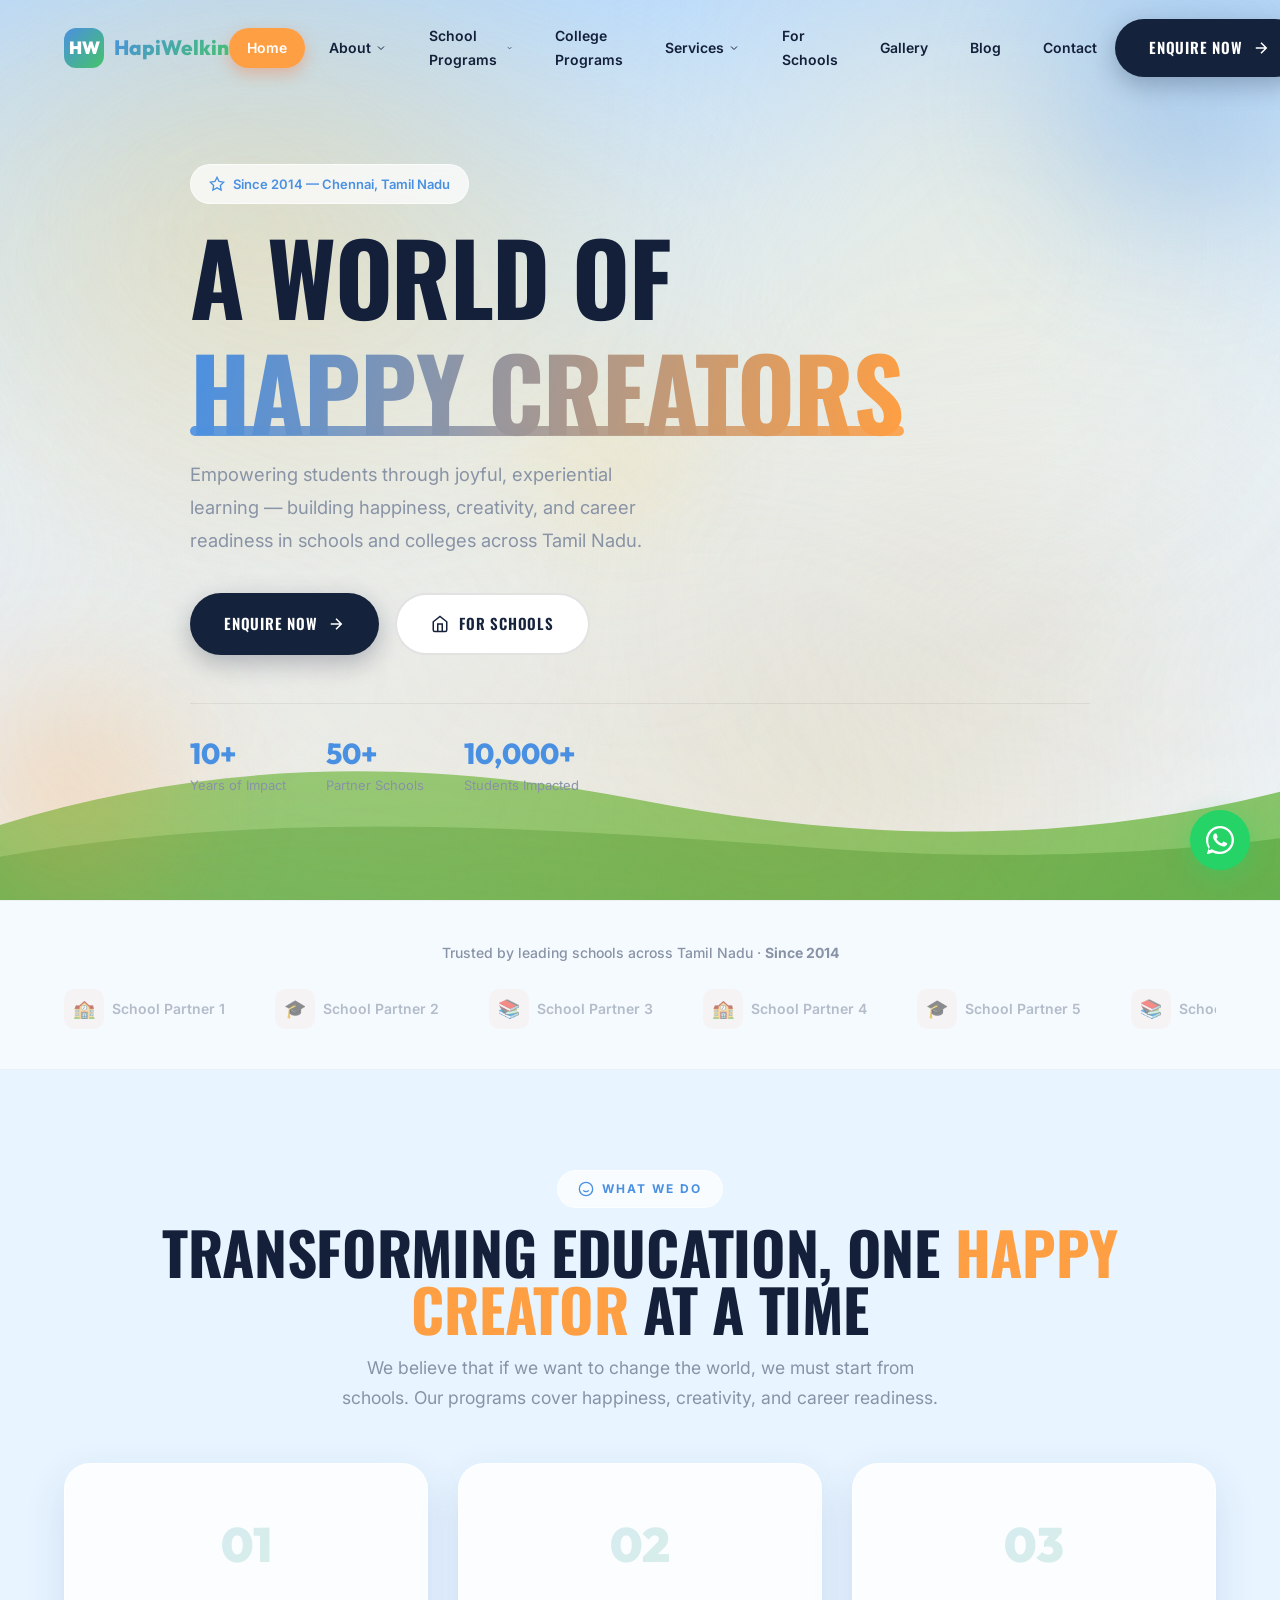
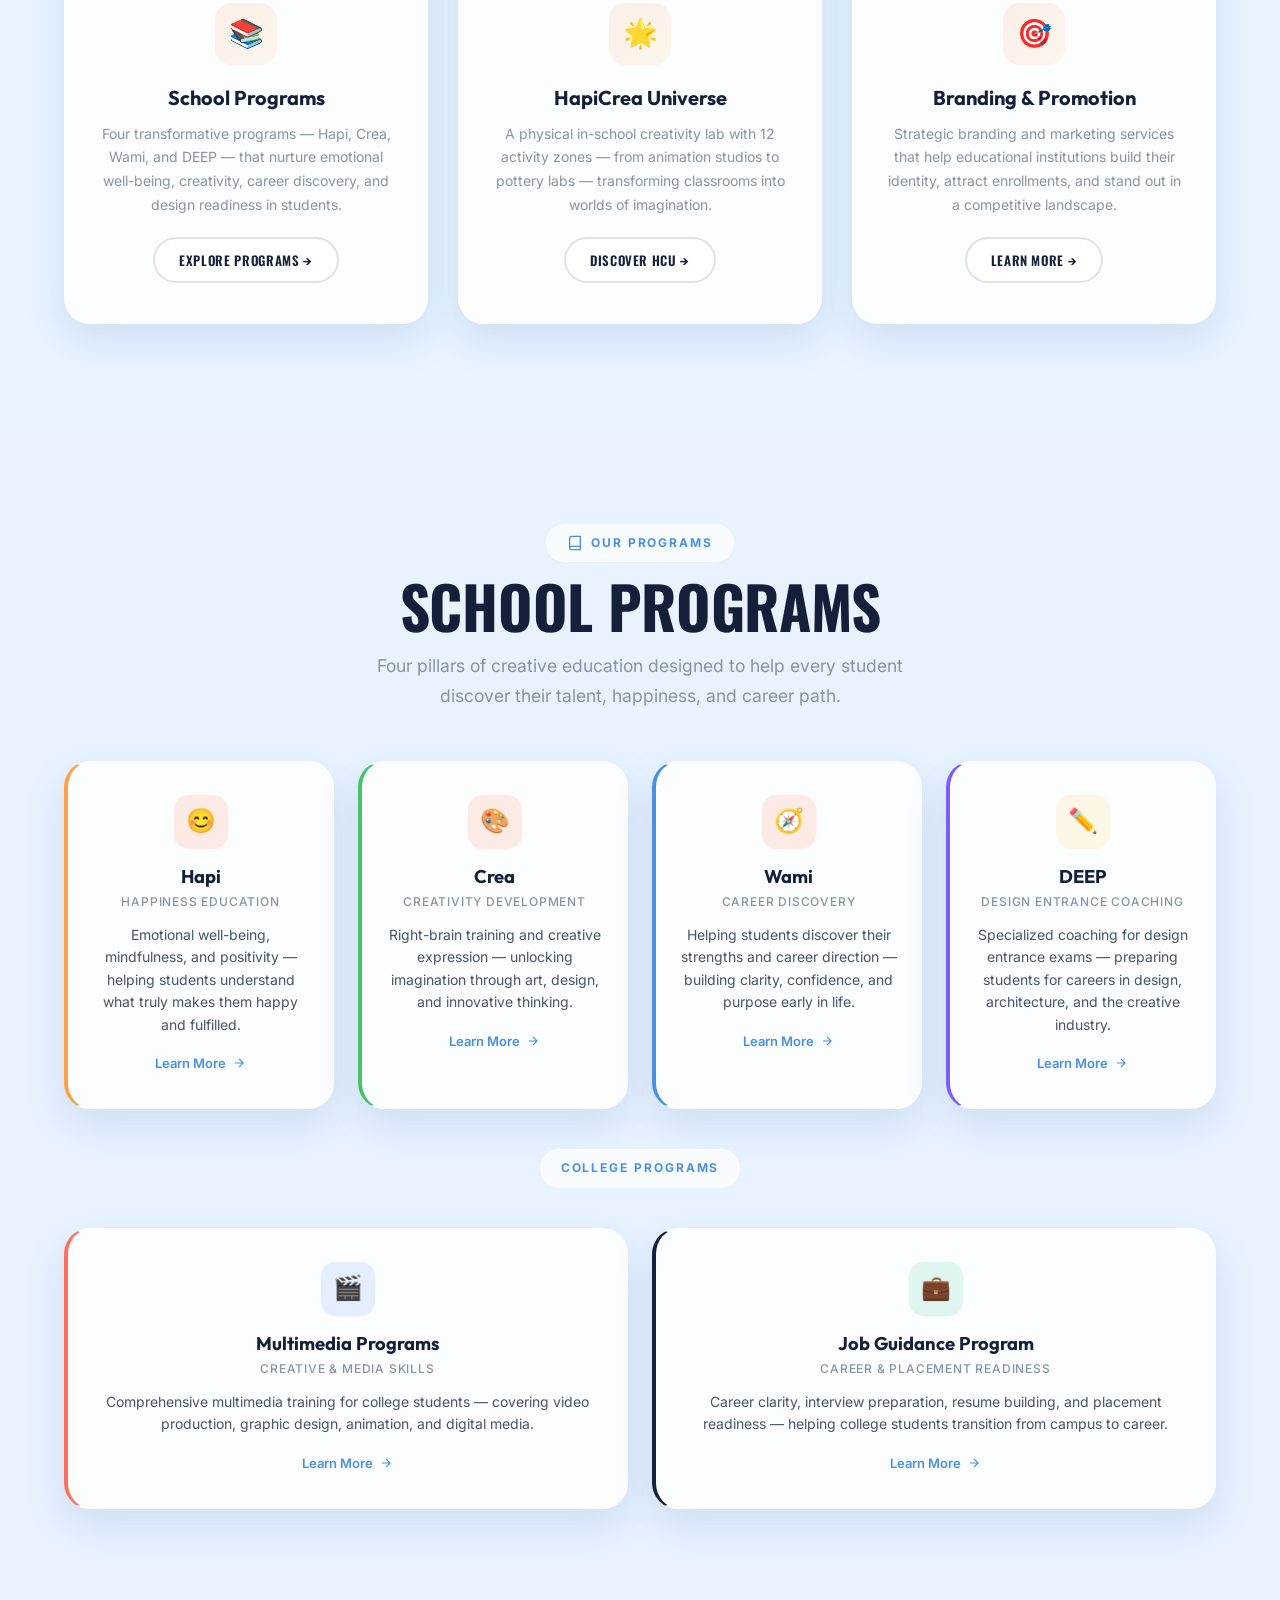
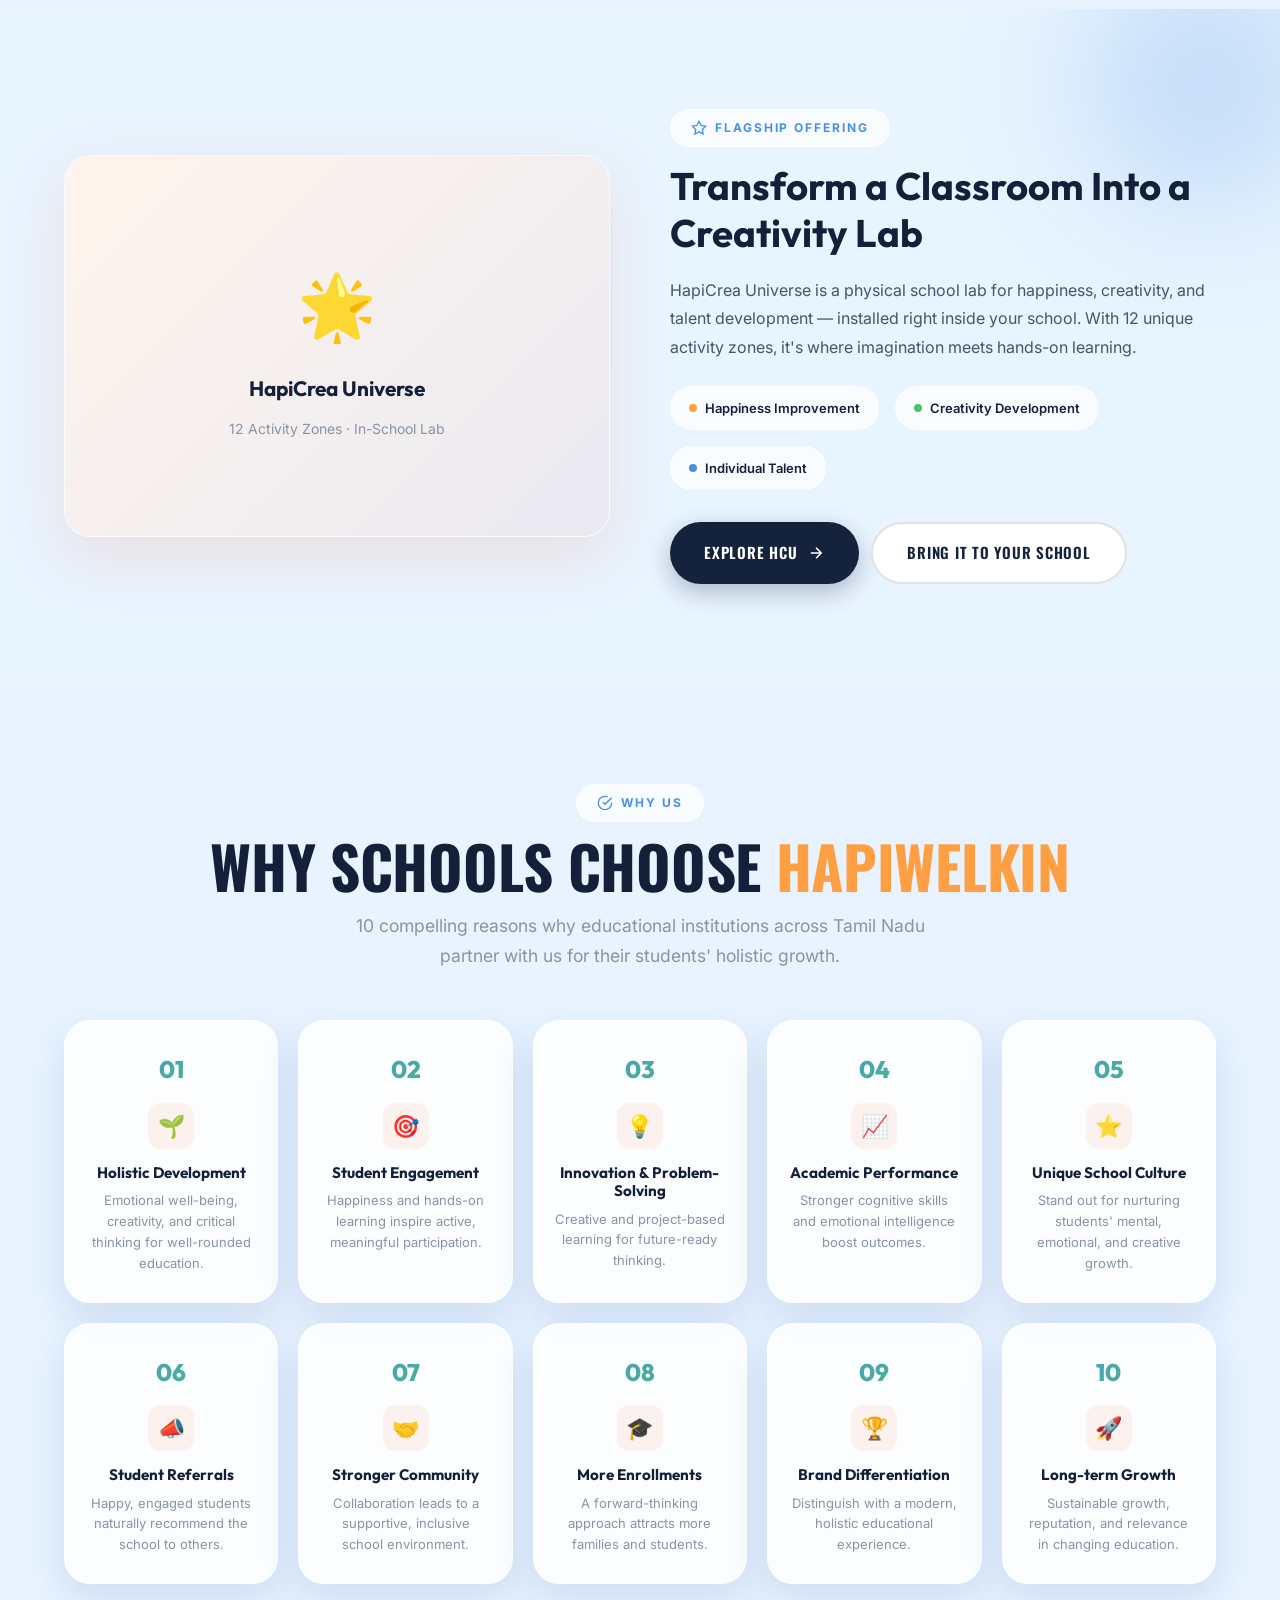
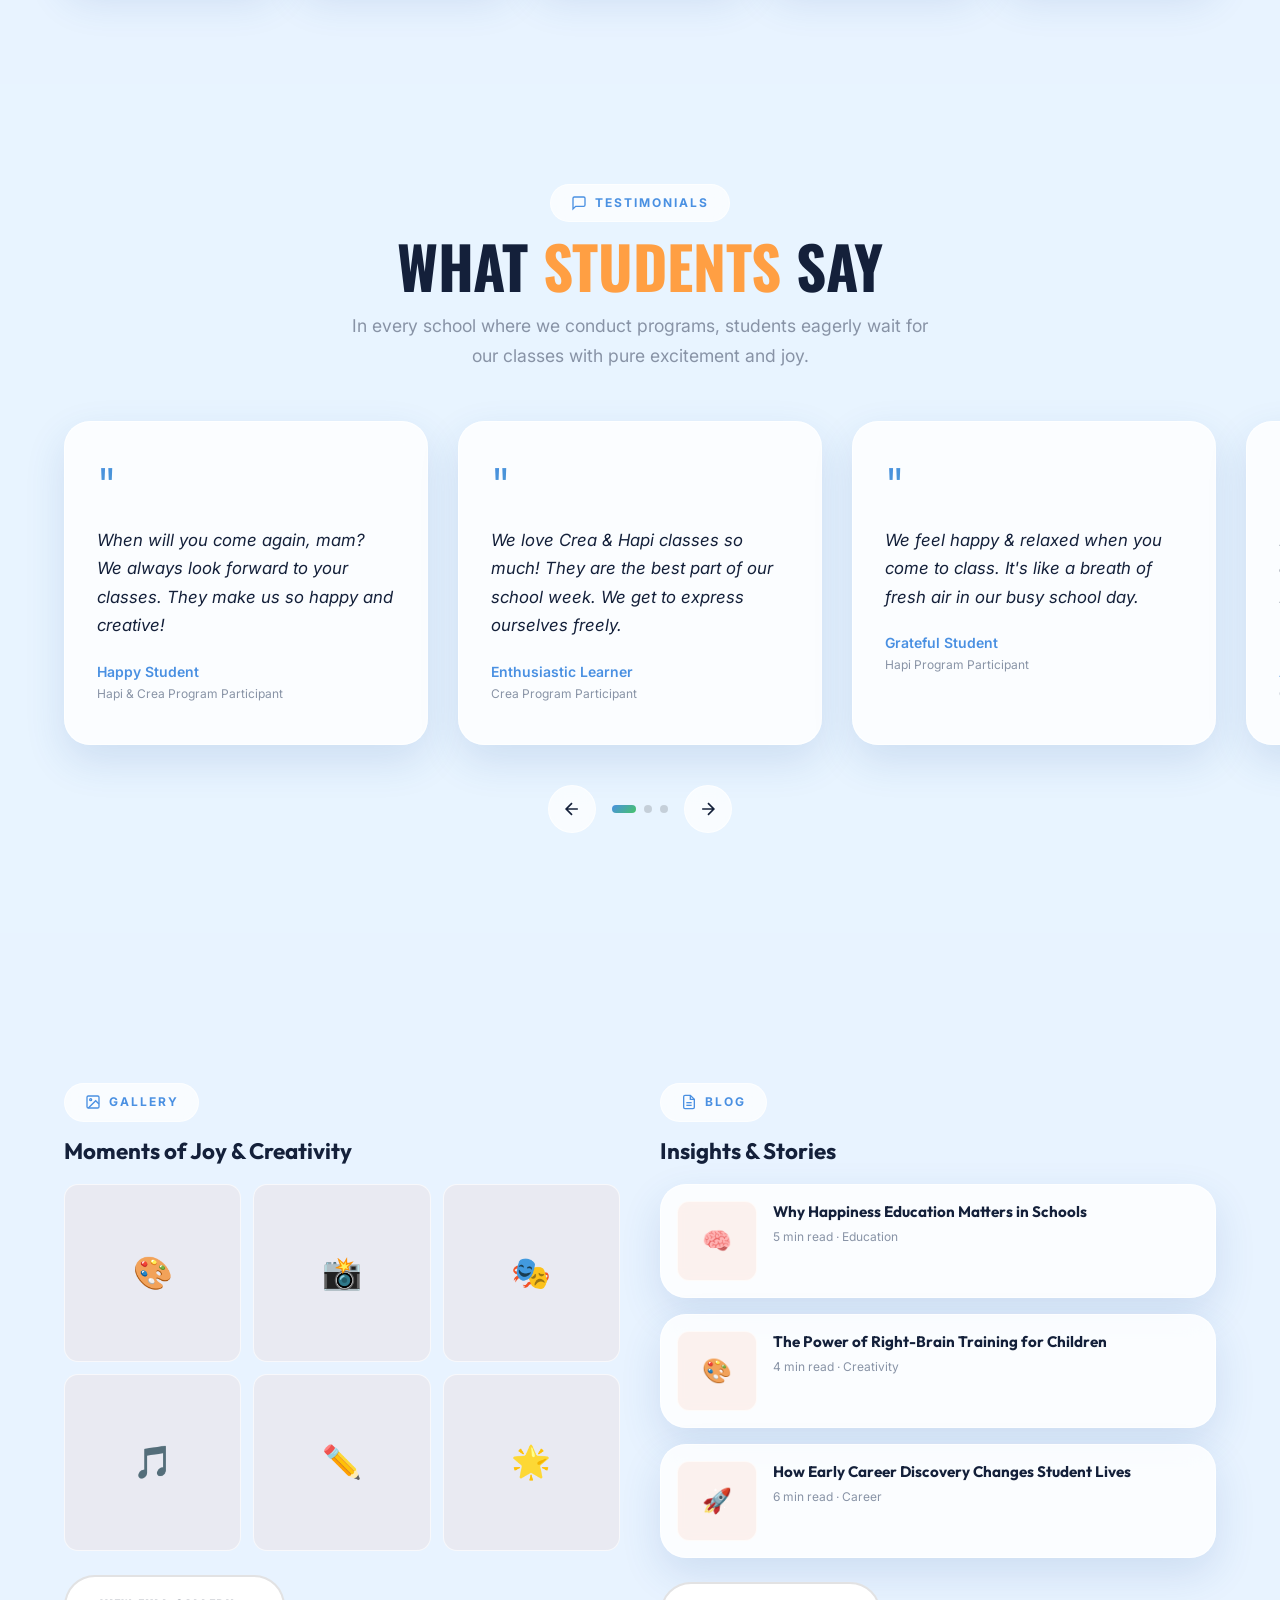
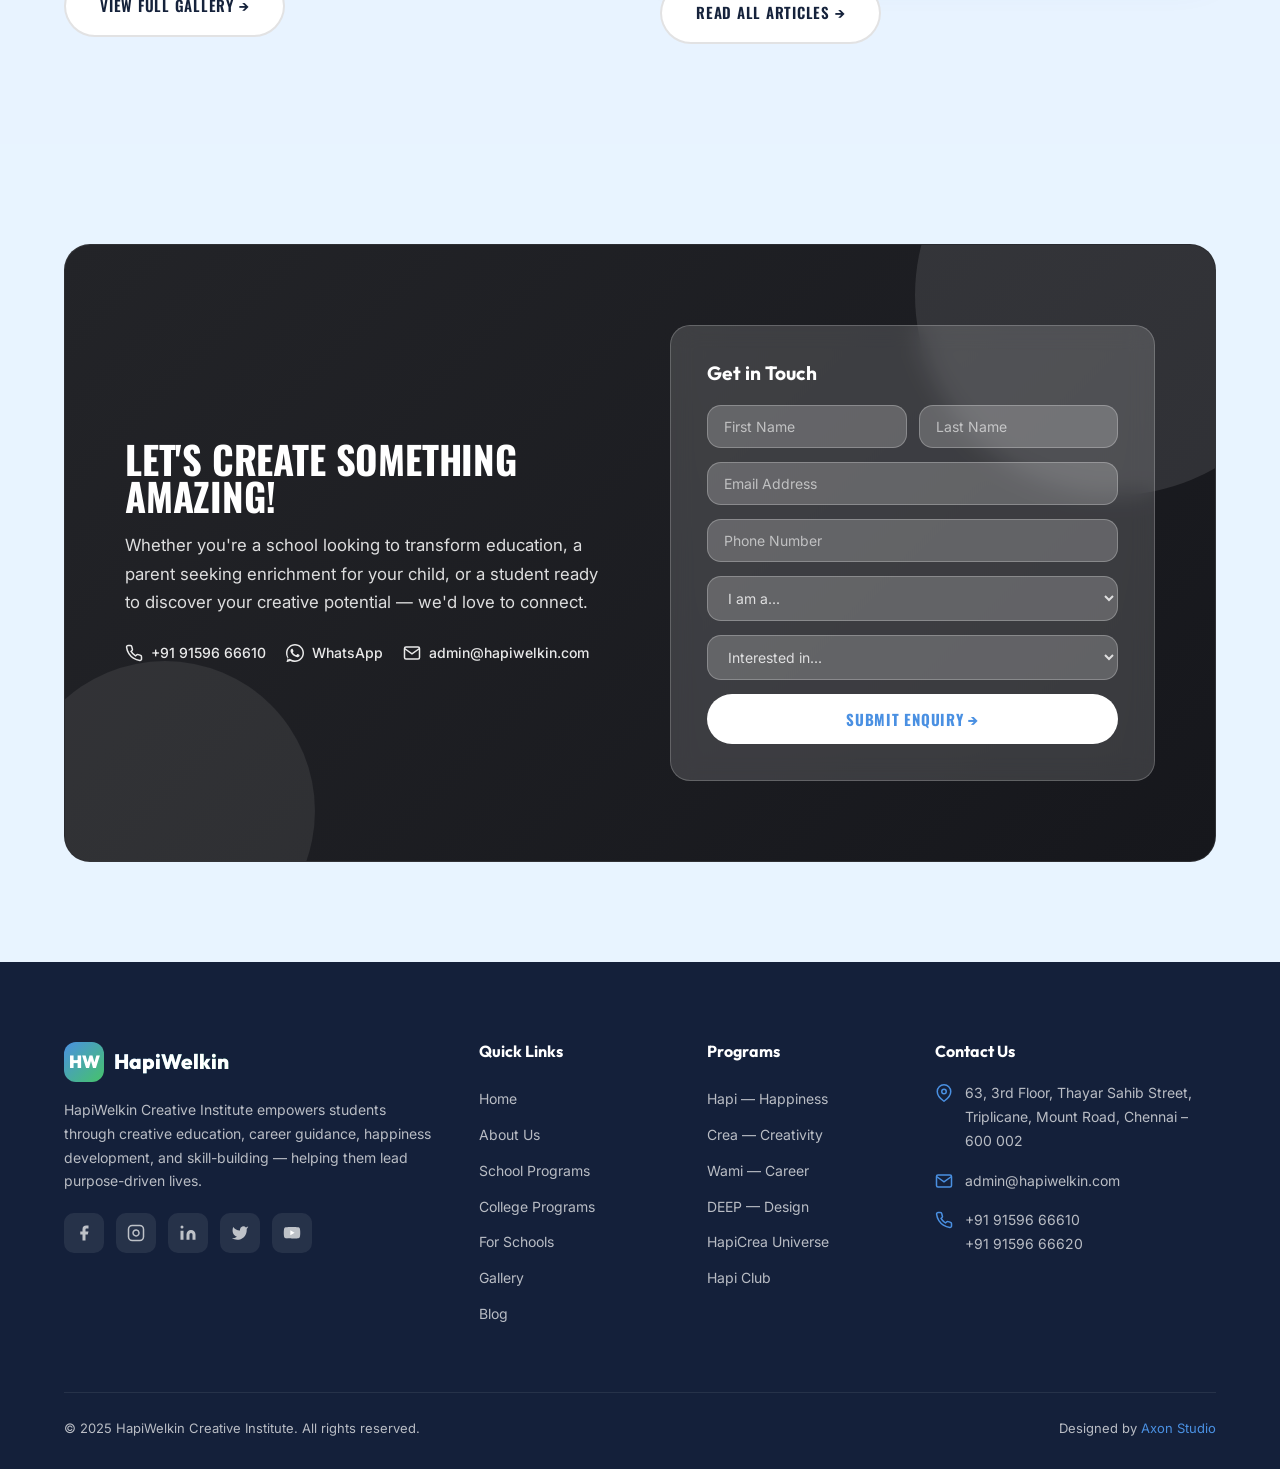
==== commit 12789122: "Bold UI redesign + Motion, remove 3D hero visual - Site-wide bold type system: Oswald condensed uppe" ====
--- a/index.html
+++ b/index.html
@@ -14,6 +14,9 @@
 </head>
 <body>
 
+  <!-- Scroll progress bar (Motion) -->
+  <div class="scroll-progress" id="scrollProgress" aria-hidden="true"></div>
+
   <!-- ============ HEADER ============ -->
   <header class="header" id="header">
     <div class="container">
@@ -77,6 +80,11 @@
 
   <!-- ============ HERO ============ -->
   <section class="hero" id="hero">
+    <div class="hero-aurora" aria-hidden="true">
+      <div class="hero-aurora-mesh"></div>
+      <div class="hero-aurora-sweep"></div>
+      <div class="hero-aurora-grain"></div>
+    </div>
     <div class="blob blob-coral blob-1"></div>
     <div class="blob blob-orange blob-2"></div>
     <div class="blob blob-pink blob-3"></div>
@@ -87,7 +95,12 @@
           <svg viewBox="0 0 24 24" fill="none" stroke="currentColor" stroke-width="2"><path d="M12 2l3.09 6.26L22 9.27l-5 4.87 1.18 6.88L12 17.77l-6.18 3.25L7 14.14 2 9.27l6.91-1.01L12 2z"/></svg>
           Since 2014 — Chennai, Tamil Nadu
         </div>
-        <h1>A World of <span class="highlight">Happy Creators</span></h1>
+        <h1>A World of <span class="highlight" aria-label="Happy Creators">
+          <span class="hl-word is-current" aria-hidden="true">Happy Creators</span>
+          <span class="hl-word" aria-hidden="true">Bold Thinkers</span>
+          <span class="hl-word" aria-hidden="true">Joyful Learners</span>
+          <span class="hl-word" aria-hidden="true">Curious Makers</span>
+        </span></h1>
         <p class="hero-text">Empowering students through joyful, experiential learning — building happiness, creativity, and career readiness in schools and colleges across Tamil Nadu.</p>
         <div class="hero-ctas">
           <a href="#" class="btn btn-primary" data-modal="enquiry">
@@ -115,30 +128,6 @@
         </div>
       </div>
 
-      <div class="hero-visual">
-        <img src="assets/hero-illustration.png" alt="HapiWelkin Creative Education - Joyful Learning Experience" class="hero-image">
-        <div class="float-card float-card-1">
-          <div class="float-card-icon">😊</div>
-          <div>
-            <div style="font-size:12px;color:var(--text-muted);">Happiness</div>
-            <div>Hapi Program</div>
-          </div>
-        </div>
-        <div class="float-card float-card-2">
-          <div class="float-card-icon">🎨</div>
-          <div>
-            <div style="font-size:12px;color:var(--text-muted);">Creativity</div>
-            <div>Crea Program</div>
-          </div>
-        </div>
-        <div class="float-card float-card-3">
-          <div class="float-card-icon">🚀</div>
-          <div>
-            <div style="font-size:12px;color:var(--text-muted);">Career</div>
-            <div>Wami Program</div>
-          </div>
-        </div>
-      </div>
     </div>
   </section>
 
@@ -760,5 +749,7 @@
   </div>
 
   <script src="script.js"></script>
+  <script src="assets/vendor/motion.js"></script>
+  <script src="motion-fx.js"></script>
 </body>
 </html>
--- a/styles.css
+++ b/styles.css
@@ -1,62 +1,78 @@
 /* ============================================================
    HapiWelkin Creative Institute — Design System
-   Teal + warm-orange, clean rounded, organic-blob illustration style
+   Clean white, bold black type, orange + yellow e-commerce accents
    ============================================================ */
 
 /* ---------- Google Fonts ---------- */
-@import url('https://fonts.googleapis.com/css2?family=Outfit:wght@300;400;500;600;700;800;900&family=Inter:wght@300;400;500;600;700&display=swap');
+@import url('https://fonts.googleapis.com/css2?family=Outfit:wght@300;400;500;600;700;800;900&family=Inter:wght@300;400;500;600;700&family=Oswald:wght@500;600;700&display=swap');
 
 /* ---------- CSS Custom Properties ---------- */
 :root {
-  /* Brand colors — deep teal primary, warm orange accent */
-  --teal: #1F6E62;
-  --teal-dark: #14524A;
-  --teal-deep: #103F39;      /* dark sections / CTA */
-  --teal-soft: #2C8C7B;
-  --orange: #F4A83D;
-  --orange-dark: #E8942A;
-
-  /* Legacy aliases — keep old names pointing at the new palette
-     so every existing rule re-themes automatically */
-  --coral: var(--teal);
-  --coral-dark: var(--teal-dark);
-  --coral-gradient: linear-gradient(135deg, #1F6E62, #2C8C7B);
-  --coral-gradient-hover: linear-gradient(135deg, #14524A, #1F6E62);
-  --coral-glow: rgba(31, 110, 98, 0.32);
-
-  /* Backgrounds */
-  --bg-cream: #FBF8F2;
-  --bg-white: #FFFFFF;
-  --bg-light: #F5F1E9;
-  --bg-glass: rgba(255, 255, 255, 0.65);
-  --bg-glass-strong: rgba(255, 255, 255, 0.88);
+  /* Brand colors — Nexar palette: sky blue, grass green, warm amber, navy ink */
+  --ink: #15223B;
+  --ink-soft: #26374F;
+  --orange: #FF9F43;
+  --orange-dark: #F0871F;
+  --yellow: #FFC93D;
+
+  /* New Nexar accents */
+  --sky: #4A90E2;
+  --sky-dark: #3B7BD0;
+  --grass: #46C36A;
+  --grass-dark: #37A657;
+  --coral-accent: #FF6F61;
+
+  /* Card surfaces (decoupled from section backgrounds) */
+  --card-bg: rgba(255, 255, 255, 0.82);
+  --card-solid: #FFFFFF;
+
+  /* Legacy aliases — repointed so existing rules re-theme to Nexar.
+     Primary accent (coral/teal) is now sky blue. */
+  --teal: var(--sky);
+  --teal-dark: var(--sky-dark);
+  --teal-deep: var(--ink);
+  --teal-soft: var(--grass);
+  --coral: var(--sky);
+  --coral-dark: var(--sky-dark);
+  --coral-gradient: linear-gradient(135deg, #4A90E2, #46C36A);
+  --coral-gradient-hover: linear-gradient(135deg, #3B7BD0, #37A657);
+  --coral-glow: rgba(74, 144, 226, 0.30);
+
+  /* Backgrounds — sky tints (the true sky+hills lives on <body>).
+     Cards use --card-bg / --card-solid, so these can go sky-toned. */
+  --bg-cream: #E8F4FF;
+  --bg-white: #F5FAFF;
+  --bg-light: #E8F3FF;
+  --bg-glass: rgba(255, 255, 255, 0.72);
+  --bg-glass-strong: rgba(255, 255, 255, 0.86);
 
   /* Text */
-  --text-heading: #1D2B27;
-  --text-body: #4A554F;
-  --text-muted: #7C877F;
+  --text-heading: #14203A;
+  --text-body: #47546A;
+  --text-muted: #8893A6;
   --text-white: #FFFFFF;
 
-  /* Program accent colors — two-tone teal / orange */
-  --hapi-color: #E8942A;
-  --crea-color: #2C8C7B;
-  --wami-color: #1F6E62;
-  --deep-color: #F4A83D;
-  --multimedia-color: #2C8C7B;
-  --job-color: #1F6E62;
-
-  /* Glassmorphism */
-  --glass-blur: 16px;
-  --glass-border: 1px solid rgba(255, 255, 255, 0.3);
-  --glass-shadow: 0 8px 32px rgba(0, 0, 0, 0.06);
-
-  /* Spacing */
+  /* Program accent colors — remixed across the Nexar palette */
+  --hapi-color: #FF9F43;
+  --crea-color: #46C36A;
+  --wami-color: #4A90E2;
+  --deep-color: #7C5CFF;
+  --multimedia-color: #FF6F61;
+  --job-color: #15223B;
+
+  /* Surfaces — frosted glass cards, soft blue shadow */
+  --glass-blur: 14px;
+  --glass-border: 1px solid rgba(255, 255, 255, 0.65);
+  --glass-shadow: 0 16px 40px rgba(40, 90, 160, 0.14);
+  --border-hairline: 1px solid rgba(40, 90, 160, 0.10);
+
+  /* Spacing — larger, softer radii (Nexar rounded cards) */
   --section-pad: 100px 0;
   --container-max: 1200px;
   --container-pad: 0 24px;
-  --radius-sm: 12px;
+  --radius-sm: 14px;
   --radius-md: 20px;
-  --radius-lg: 30px;
+  --radius-lg: 26px;
   --radius-pill: 50px;
 
   /* Typography */
@@ -85,7 +101,15 @@
   font-size: 16px;
   line-height: 1.7;
   color: var(--text-body);
-  background-color: var(--bg-cream);
+  /* Nexar sky: blue gradient (fixed) with soft green rolling hills pinned to the viewport bottom */
+  background-color: #E8F4FF;
+  background-image:
+    url("data:image/svg+xml,%3Csvg xmlns='http://www.w3.org/2000/svg' viewBox='0 0 1440 240' preserveAspectRatio='none'%3E%3Cpath fill='%237FC768' d='M0,150 C240,70 480,70 720,120 C960,170 1200,175 1440,110 L1440,240 L0,240 Z'/%3E%3Cpath fill='%2361B24C' d='M0,188 C300,132 600,152 900,176 C1140,196 1320,182 1440,166 L1440,240 L0,240 Z'/%3E%3C/svg%3E"),
+    linear-gradient(180deg, #B9DCFF 0%, #D2EAFF 24%, #E6F3FF 50%, #F2F9FF 100%);
+  background-repeat: no-repeat, no-repeat;
+  background-position: center bottom, center top;
+  background-size: 100% 200px, 100% 100%;
+  background-attachment: fixed, fixed;
   overflow-x: hidden;
   -webkit-font-smoothing: antialiased;
   -moz-osx-font-smoothing: grayscale;
@@ -184,28 +208,27 @@
 }
 
 .btn-primary {
-  background: var(--coral-gradient);
+  background: var(--ink);
   color: var(--text-white);
-  box-shadow: 0 4px 20px var(--coral-glow);
+  box-shadow: 0 6px 20px rgba(22, 23, 28, 0.2);
 }
 
 .btn-primary:hover {
-  background: var(--coral-gradient-hover);
-  box-shadow: 0 8px 30px rgba(255, 107, 71, 0.5);
+  background: var(--ink-soft);
+  box-shadow: 0 10px 30px rgba(22, 23, 28, 0.3);
   transform: translateY(-2px);
 }
 
 .btn-secondary {
-  background: var(--bg-glass);
-  backdrop-filter: blur(8px);
-  -webkit-backdrop-filter: blur(8px);
-  border: 2px solid rgba(255, 107, 71, 0.3);
-  color: var(--coral);
+  background: var(--card-solid);
+  border: 2px solid rgba(22, 23, 28, 0.12);
+  color: var(--ink);
 }
 
 .btn-secondary:hover {
-  background: rgba(255, 107, 71, 0.08);
-  border-color: var(--coral);
+  background: rgba(74, 144, 226, 0.10);
+  border-color: var(--sky);
+  color: var(--sky-dark);
   transform: translateY(-2px);
 }
 
@@ -233,18 +256,36 @@
 
 /* ---------- Glassmorphic Cards ---------- */
 .glass-card {
-  background: var(--bg-glass);
+  background: var(--card-bg);
+  -webkit-backdrop-filter: blur(var(--glass-blur));
   backdrop-filter: blur(var(--glass-blur));
-  -webkit-backdrop-filter: blur(var(--glass-blur));
   border: var(--glass-border);
-  border-radius: var(--radius-md);
+  border-radius: var(--radius-lg);
   box-shadow: var(--glass-shadow);
-  transition: all 0.4s var(--ease-smooth);
+  transition: all 0.3s var(--ease-smooth);
 }
 
 .glass-card:hover {
-  transform: translateY(-6px);
-  box-shadow: 0 16px 48px rgba(0, 0, 0, 0.1);
+  transform: translateY(-4px);
+  border-color: rgba(22, 23, 28, 0.28);
+  box-shadow: 0 10px 28px rgba(22, 23, 28, 0.09);
+}
+
+/* Crisp borders on media / image blocks for a sharp, professional look */
+.hcu-image-wrapper,
+.teaser-img,
+.blog-card-thumb,
+.blog-card-image,
+.gallery-item,
+.map-container,
+.service-detail-visual,
+.program-feature,
+.equipment-item,
+.contact-info-card .icon,
+.service-card-icon,
+.program-card-icon,
+.why-card-icon {
+  border: var(--glass-border);
 }
 
 /* ---------- Scroll Animations ---------- */
@@ -311,7 +352,26 @@
 }
 
 .blob-pink {
-  background: radial-gradient(circle, #FF6B9D 0%, transparent 70%);
+  background: radial-gradient(circle, #FFC93D 0%, transparent 70%);
+}
+
+/* ============================================================
+   SCROLL PROGRESS BAR (Motion)
+   ============================================================ */
+.scroll-progress {
+  position: fixed;
+  top: 0;
+  left: 0;
+  width: 100%;
+  height: 4px;
+  transform-origin: 0 50%;
+  transform: scaleX(0);
+  background: linear-gradient(90deg, var(--coral), var(--orange), #FFC93D);
+  z-index: 2000;
+  pointer-events: none;
+}
+@media (prefers-reduced-motion: reduce) {
+  .scroll-progress { display: none; }
 }
 
 /* ============================================================
@@ -329,9 +389,8 @@
 
 .header.scrolled {
   background: var(--bg-glass-strong);
-  backdrop-filter: blur(20px);
-  -webkit-backdrop-filter: blur(20px);
-  box-shadow: 0 2px 30px rgba(0,0,0,0.06);
+  border-bottom: var(--border-hairline);
+  box-shadow: 0 1px 0 rgba(22, 23, 28, 0.04);
   padding: 10px 0;
 }
 
@@ -379,31 +438,24 @@
 }
 
 .nav a {
-  padding: 8px 16px;
+  padding: 8px 18px;
   font-size: 14px;
-  font-weight: 500;
-  color: var(--text-body);
+  font-weight: 600;
+  color: var(--text-heading);
   border-radius: var(--radius-pill);
   transition: all 0.3s var(--ease-smooth);
   position: relative;
 }
 
-.nav a:hover,
+.nav a:hover {
+  color: var(--orange);
+}
+
+/* Solid orange pill on the active link (reference "Winter" chip) */
 .nav a.active {
-  color: var(--coral);
-  background: rgba(255, 107, 71, 0.06);
-}
-
-.nav a.active::after {
-  content: '';
-  position: absolute;
-  bottom: 2px;
-  left: 50%;
-  transform: translateX(-50%);
-  width: 20px;
-  height: 3px;
-  background: var(--coral-gradient);
-  border-radius: 2px;
+  color: var(--text-white);
+  background: var(--orange);
+  box-shadow: 0 6px 16px rgba(255, 107, 44, 0.35);
 }
 
 /* Dropdown */
@@ -464,7 +516,7 @@
 }
 
 .dropdown-menu a:hover {
-  background: rgba(255, 107, 71, 0.08);
+  background: rgba(255, 107, 44, 0.08);
   color: var(--coral);
 }
 
@@ -514,7 +566,7 @@
   align-items: center;
   padding: 140px 0 80px;
   overflow: hidden;
-  background: linear-gradient(180deg, var(--bg-cream) 0%, var(--bg-light) 100%);
+  background: transparent;
 }
 
 .hero .container {
@@ -544,7 +596,7 @@
   font-weight: 600;
   color: var(--coral);
   margin-bottom: 24px;
-  animation: float 3s ease-in-out infinite;
+  animation: heroReveal 0.7s ease-out both, float 3s ease-in-out infinite 0.8s;
 }
 
 .hero-badge svg {
@@ -553,18 +605,72 @@
 }
 
 .hero h1 {
-  font-size: clamp(2.5rem, 5vw, 4rem);
-  line-height: 1.1;
+  font-size: clamp(2.8rem, 5.5vw, 4.5rem);
+  line-height: 1.02;
   margin-bottom: 20px;
-  letter-spacing: -1px;
-}
-
+  letter-spacing: -1.5px;
+  font-weight: 900;
+  text-transform: uppercase;
+}
+
+/* Kinetic headline: cycling word rotator inside the highlight slot.
+   Scoped to .hero h1 so other pages' .highlight spans are unaffected.
+   The masked inline-grid stacks every word in one cell (auto-sizes to the
+   widest word before JS runs); JS then pins width to the current word. */
 .hero h1 .highlight {
-  background: var(--coral-gradient);
+  position: relative;
+  display: inline-grid;
+  vertical-align: bottom;
+  overflow: hidden;
+  height: 1.05em;
+  transition: width 0.55s cubic-bezier(0.65, 0, 0.15, 1);
+  will-change: width;
+  -webkit-text-fill-color: currentColor;
+}
+
+.hero h1 .hl-word {
+  grid-area: 1 / 1;
+  align-self: end;
+  justify-self: start;
+  white-space: nowrap;
+  background: linear-gradient(100deg, var(--coral) 0%, var(--orange) 46%, var(--coral) 100%);
+  background-size: 220% auto;
   -webkit-background-clip: text;
+  background-clip: text;
   -webkit-text-fill-color: transparent;
-  background-clip: text;
-}
+  color: transparent;
+  animation: hlShimmer 6s linear infinite;
+  transform: translateY(112%);
+  opacity: 0;
+  filter: blur(7px);
+  transition:
+    transform 0.62s cubic-bezier(0.19, 0.72, 0.23, 1),
+    opacity   0.5s  ease,
+    filter    0.55s ease;
+  will-change: transform, opacity, filter;
+}
+
+.hero h1 .hl-word.is-current { transform: translateY(0);     opacity: 1; filter: blur(0); }
+.hero h1 .hl-word.is-prev    { transform: translateY(-112%); opacity: 0; filter: blur(7px); }
+
+/* Highlighter underline — stretches with the box width as words change */
+.hero h1 .highlight::after {
+  content: "";
+  position: absolute;
+  left: 0;
+  right: 0;
+  bottom: 0.02em;
+  height: 0.1em;
+  border-radius: var(--radius-pill);
+  background: linear-gradient(90deg, var(--coral), var(--orange));
+  opacity: 0.9;
+  transform: scaleX(0);
+  transform-origin: left center;
+  transition: transform 0.6s cubic-bezier(0.65, 0, 0.15, 1);
+  will-change: transform;
+  pointer-events: none;
+}
+.hero h1 .highlight.is-swept::after { transform: scaleX(1); }
 
 .hero-text {
   font-size: 1.15rem;
@@ -607,12 +713,63 @@
   align-items: center;
 }
 
+/* Soft off-white circle behind the hero image */
+.hero-visual::before {
+  content: '';
+  position: absolute;
+  width: 440px;
+  height: 440px;
+  max-width: 90%;
+  aspect-ratio: 1;
+  border-radius: 50%;
+  background: var(--bg-light);
+  z-index: 0;
+}
+
+/* Orange accent square (reference decorative shape) */
+.hero-visual::after {
+  content: '';
+  position: absolute;
+  width: 90px;
+  height: 90px;
+  border-radius: 18px;
+  background: var(--orange);
+  bottom: 16%;
+  left: 6%;
+  transform: rotate(-8deg);
+  box-shadow: 0 14px 30px rgba(255, 107, 44, 0.35);
+  z-index: 0;
+}
+
 .hero-image {
+  position: relative;
   width: 100%;
-  max-width: 560px;
+  max-width: 460px;
+  z-index: 1;
   animation: floatSlow 6s ease-in-out infinite;
-  filter: drop-shadow(0 20px 40px rgba(255, 107, 71, 0.15));
-}
+  filter: drop-shadow(0 24px 44px rgba(22, 23, 28, 0.18));
+}
+
+/* Interactive 3D hero object (Three.js). Overlays the visual; the
+   illustration below reserves layout space and acts as the no-WebGL
+   fallback until JS confirms the 3D scene is live (.hero-visual.is-3d). */
+.hero-3d {
+  position: absolute;
+  inset: 0;
+  z-index: 1;
+  display: flex;
+  align-items: center;
+  justify-content: center;
+  opacity: 0;
+  transition: opacity 0.7s ease;
+  cursor: grab;
+  touch-action: pan-y;            /* let vertical scroll through; use drag to spin */
+}
+.hero-3d:active { cursor: grabbing; }
+.hero-3d canvas { display: block; width: 100%; height: 100%; }
+
+.hero-visual.is-3d .hero-3d { opacity: 1; }
+.hero-visual.is-3d .hero-image { visibility: hidden; animation: none; }  /* keeps its box for layout */
 
 /* Floating decorative cards */
 .float-card {
@@ -650,7 +807,7 @@
 }
 
 .float-card-1 .float-card-icon {
-  background: rgba(255, 107, 157, 0.15);
+  background: rgba(74, 144, 226, 0.16);
 }
 
 .float-card-2 {
@@ -660,7 +817,7 @@
 }
 
 .float-card-2 .float-card-icon {
-  background: rgba(78, 205, 196, 0.15);
+  background: rgba(70, 195, 106, 0.16);
 }
 
 .float-card-3 {
@@ -670,7 +827,7 @@
 }
 
 .float-card-3 .float-card-icon {
-  background: rgba(124, 92, 252, 0.15);
+  background: rgba(255, 159, 67, 0.18);
 }
 
 /* Hero background blobs */
@@ -693,6 +850,108 @@
   height: 200px;
   top: 40%;
   left: 40%;
+}
+
+/* ---------- Hero entrance + ambient animation ---------- */
+/* Staggered load-in for the text column */
+.hero h1     { animation: heroReveal 0.7s ease-out 0.12s both; }
+.hero-text   { animation: heroReveal 0.7s ease-out 0.24s both; }
+.hero-ctas   { animation: heroReveal 0.7s ease-out 0.36s both; }
+.hero-stats  { animation: heroReveal 0.7s ease-out 0.48s both; }
+/* Visual column scales in, then the image keeps its slow float */
+.hero-visual { animation: heroRevealVisual 1s ease-out 0.3s both; }
+
+/* Continuous ambient drift on the background blobs.
+   Uses the standalone `translate` property so it composes with the
+   scroll-parallax `transform` set by script.js (no conflict). */
+.hero .blob-1 { animation: blobDrift1 16s ease-in-out infinite; }
+.hero .blob-2 { animation: blobDrift2 20s ease-in-out infinite; }
+.hero .blob-3 { animation: blobDrift3 13s ease-in-out infinite; }
+
+/* Gentle breathing backdrop circle behind the illustration */
+.hero-visual::before { animation: breathe 7s ease-in-out infinite; }
+
+/* ---------- Hero atmospheric background: "Warm Aurora" ---------- */
+/* Sits at z-index:0 behind blobs + content. Compose-safe: inner layers
+   animate `transform`; the wrapper is offset via `translate` (pointer
+   parallax, JS) — the same split the blobs use, and it never touches
+   .blob, so it can't collide with the blob scroll parallax. */
+.hero-aurora {
+  position: absolute;
+  inset: 0;
+  z-index: 0;
+  overflow: hidden;
+  pointer-events: none;
+  contain: layout paint;
+  will-change: translate;
+  translate: var(--aurora-x, 0px) var(--aurora-y, 0px);
+  background:
+    radial-gradient(60% 55% at 22% 30%, rgba(120, 182, 255, 0.22), transparent 70%),
+    radial-gradient(55% 60% at 82% 68%, rgba(110, 220, 170, 0.16), transparent 72%);
+}
+
+.hero-aurora-mesh {
+  position: absolute;
+  inset: -20%;
+  filter: blur(60px) saturate(115%);
+  will-change: transform, opacity;
+  background:
+    radial-gradient(38% 42% at 28% 32%, rgba(74, 144, 226, 0.40), transparent 70%),
+    radial-gradient(34% 38% at 72% 40%, rgba(90, 200, 255, 0.30), transparent 72%),
+    radial-gradient(40% 40% at 58% 78%, rgba(70, 195, 106, 0.28), transparent 74%);
+  animation: auroraDrift1 26s ease-in-out infinite alternate;
+}
+.hero-aurora-mesh::before {
+  content: "";
+  position: absolute;
+  inset: 0;
+  will-change: transform, opacity;
+  background:
+    radial-gradient(36% 40% at 68% 26%, rgba(130, 210, 255, 0.30), transparent 70%),
+    radial-gradient(42% 44% at 24% 72%, rgba(70, 195, 106, 0.26), transparent 72%),
+    radial-gradient(30% 34% at 50% 50%, rgba(150, 180, 255, 0.22), transparent 76%);
+  animation: auroraDrift2 34s ease-in-out infinite alternate;
+}
+
+.hero-aurora-sweep {
+  position: absolute;
+  top: 50%;
+  left: 50%;
+  width: 170%;
+  height: 170%;
+  transform: translate(-50%, -50%) rotate(0deg);
+  transform-origin: center;
+  filter: blur(50px);
+  opacity: 0.55;
+  mix-blend-mode: soft-light;
+  will-change: transform;
+  background: conic-gradient(from 0deg at 50% 50%,
+      rgba(74, 144, 226, 0.00)   0deg,
+      rgba(120, 200, 255, 0.32)  60deg,
+      rgba(74, 144, 226, 0.00) 130deg,
+      rgba(90, 210, 140, 0.28) 230deg,
+      rgba(74, 144, 226, 0.00) 320deg,
+      rgba(74, 144, 226, 0.00) 360deg);
+  -webkit-mask-image: radial-gradient(circle at center, #000 30%, transparent 68%);
+          mask-image: radial-gradient(circle at center, #000 30%, transparent 68%);
+  animation: auroraSweep 55s linear infinite;
+}
+
+.hero-aurora-grain {
+  position: absolute;
+  inset: -6%;
+  opacity: 0.05;
+  mix-blend-mode: overlay;
+  background-image: url("data:image/svg+xml,%3Csvg xmlns='http://www.w3.org/2000/svg' width='140' height='140'%3E%3Cfilter id='n'%3E%3CfeTurbulence type='fractalNoise' baseFrequency='0.85' numOctaves='2' stitchTiles='stitch'/%3E%3C/filter%3E%3Crect width='100%25' height='100%25' filter='url(%23n)'/%3E%3C/svg%3E");
+  background-size: 140px 140px;
+  animation: auroraGrain 1.1s steps(6) infinite;
+}
+
+@media (max-width: 768px) {
+  .hero-aurora-sweep { animation: none; opacity: 0.40; }
+  .hero-aurora-grain { animation: none; }
+  .hero-aurora-mesh  { filter: blur(48px); animation-duration: 40s; }
+  .hero-aurora-mesh::before { animation-duration: 48s; }
 }
 
 /* ============================================================
@@ -744,7 +1003,7 @@
 .trust-logo-icon {
   width: 40px;
   height: 40px;
-  background: rgba(255, 107, 71, 0.08);
+  background: rgba(255, 107, 44, 0.08);
   border-radius: 10px;
   display: flex;
   align-items: center;
@@ -794,7 +1053,7 @@
   width: 64px;
   height: 64px;
   margin: 0 auto 20px;
-  background: linear-gradient(135deg, rgba(255,107,71,0.1), rgba(255,140,66,0.1));
+  background: linear-gradient(135deg, rgba(255,107,44,0.1), rgba(255,201,61,0.1));
   border-radius: 18px;
   display: flex;
   align-items: center;
@@ -868,10 +1127,10 @@
   transform: scale(1.15);
 }
 
-.program-card[data-program="hapi"] .program-card-icon { background: rgba(255,107,157,0.12); }
-.program-card[data-program="crea"] .program-card-icon { background: rgba(78,205,196,0.12); }
-.program-card[data-program="wami"] .program-card-icon { background: rgba(124,92,252,0.12); }
-.program-card[data-program="deep"] .program-card-icon { background: rgba(255,140,66,0.12); }
+.program-card[data-program="hapi"] .program-card-icon { background: rgba(255,107,44,0.12); }
+.program-card[data-program="crea"] .program-card-icon { background: rgba(255,107,44,0.12); }
+.program-card[data-program="wami"] .program-card-icon { background: rgba(255,107,44,0.12); }
+.program-card[data-program="deep"] .program-card-icon { background: rgba(255,201,61,0.12); }
 
 .program-card h3 {
   font-size: 1.15rem;
@@ -938,7 +1197,7 @@
 .hcu-image-wrapper {
   border-radius: var(--radius-lg);
   overflow: hidden;
-  box-shadow: 0 20px 60px rgba(255, 107, 71, 0.15);
+  box-shadow: 0 20px 60px rgba(255, 107, 44, 0.15);
 }
 
 .hcu-image-wrapper img {
@@ -1017,7 +1276,7 @@
   width: 48px;
   height: 48px;
   margin: 0 auto 14px;
-  background: rgba(255,107,71,0.08);
+  background: rgba(255,107,44,0.08);
   border-radius: 14px;
   display: flex;
   align-items: center;
@@ -1176,7 +1435,7 @@
   border-radius: var(--radius-sm);
   overflow: hidden;
   aspect-ratio: 1;
-  background: rgba(255,107,71,0.06);
+  background: rgba(255,107,44,0.06);
   display: flex;
   align-items: center;
   justify-content: center;
@@ -1206,7 +1465,7 @@
   width: 80px;
   height: 80px;
   border-radius: 12px;
-  background: rgba(255,107,71,0.08);
+  background: rgba(255,107,44,0.08);
   flex-shrink: 0;
   display: flex;
   align-items: center;
@@ -1235,11 +1494,12 @@
 }
 
 .cta-inner {
-  background: var(--coral-gradient);
+  background: linear-gradient(135deg, #232428 0%, #16171C 100%);
   border-radius: var(--radius-lg);
   padding: 80px 60px;
   position: relative;
   overflow: hidden;
+  border: 1px solid rgba(255, 255, 255, 0.08);
 }
 
 .cta-inner::before {
@@ -1597,7 +1857,7 @@
 }
 
 .modal-close:hover {
-  background: rgba(255,107,71,0.1);
+  background: rgba(255,107,44,0.1);
   color: var(--coral);
 }
 
@@ -1630,7 +1890,7 @@
   width: 100%;
   padding: 12px 16px;
   background: var(--bg-light);
-  border: 1.5px solid rgba(0,0,0,0.08);
+  border: 1.5px solid rgba(22,23,28,0.16);
   border-radius: var(--radius-sm);
   color: var(--text-heading);
   transition: all 0.3s;
@@ -1828,7 +2088,7 @@
   width: 36px;
   height: 36px;
   border-radius: 10px;
-  background: rgba(255,107,71,0.1);
+  background: rgba(255,107,44,0.1);
   display: flex;
   align-items: center;
   justify-content: center;
@@ -1904,7 +2164,7 @@
   width: 56px;
   height: 56px;
   margin: 0 auto 14px;
-  background: linear-gradient(135deg, rgba(255,107,71,0.08), rgba(255,140,66,0.12));
+  background: linear-gradient(135deg, rgba(255,107,44,0.08), rgba(255,201,61,0.12));
   border-radius: 16px;
   display: flex;
   align-items: center;
@@ -1962,7 +2222,7 @@
   width: 44px;
   height: 44px;
   border-radius: 12px;
-  background: rgba(255,107,71,0.08);
+  background: rgba(255,107,44,0.08);
   display: flex;
   align-items: center;
   justify-content: center;
@@ -2153,7 +2413,7 @@
   width: 100%;
   padding: 14px 18px;
   background: white;
-  border: 1.5px solid rgba(0,0,0,0.08);
+  border: 1.5px solid rgba(22,23,28,0.16);
   border-radius: var(--radius-sm);
   color: var(--text-heading);
   transition: all 0.3s;
@@ -2211,7 +2471,7 @@
   border-radius: var(--radius-sm);
   overflow: hidden;
   aspect-ratio: 1;
-  background: rgba(255,107,71,0.04);
+  background: rgba(255,107,44,0.04);
   cursor: pointer;
   position: relative;
   transition: transform 0.4s;
@@ -2336,7 +2596,7 @@
 
 .blog-card-image {
   height: 200px;
-  background: linear-gradient(135deg, var(--bg-light), rgba(255,107,71,0.06));
+  background: linear-gradient(135deg, var(--bg-light), rgba(255,107,44,0.06));
   border-radius: var(--radius-md) var(--radius-md) 0 0;
   display: flex;
   align-items: center;
@@ -2352,7 +2612,7 @@
 .blog-tag {
   display: inline-block;
   padding: 4px 12px;
-  background: rgba(255,107,71,0.08);
+  background: rgba(255,107,44,0.08);
   color: var(--coral);
   font-size: 11px;
   font-weight: 600;
@@ -2412,7 +2672,7 @@
   width: 44px;
   height: 44px;
   border-radius: 12px;
-  background: rgba(255,107,71,0.08);
+  background: rgba(255,107,44,0.08);
   display: flex;
   align-items: center;
   justify-content: center;
@@ -2484,7 +2744,7 @@
   width: 100%;
   padding: 12px 16px;
   background: var(--bg-light);
-  border: 1.5px solid rgba(0,0,0,0.08);
+  border: 1.5px solid rgba(22,23,28,0.16);
   border-radius: var(--radius-sm);
   color: var(--text-heading);
   transition: all 0.3s;
@@ -2525,7 +2785,7 @@
 
 .service-detail-visual {
   height: 280px;
-  background: linear-gradient(135deg, var(--bg-light), rgba(255,107,71,0.06));
+  background: linear-gradient(135deg, var(--bg-light), rgba(255,107,44,0.06));
   border-radius: var(--radius-md);
   display: flex;
   align-items: center;
@@ -2569,6 +2829,115 @@
 @keyframes slideIn {
   from { opacity: 0; transform: translateY(20px); }
   to { opacity: 1; transform: translateY(0); }
+}
+
+/* ---------- Hero animation keyframes ---------- */
+@keyframes heroReveal {
+  from { opacity: 0; transform: translateY(24px); }
+  to   { opacity: 1; transform: translateY(0); }
+}
+
+@keyframes heroRevealVisual {
+  from { opacity: 0; transform: translateY(30px) scale(0.94); }
+  to   { opacity: 1; transform: translateY(0) scale(1); }
+}
+
+/* Shimmering gradient sweep for the highlighted headline word */
+@keyframes hueShift {
+  to { background-position: 300% 0; }
+}
+
+/* Breathing scale/opacity for the backdrop circle */
+@keyframes breathe {
+  0%, 100% { transform: scale(1);    opacity: 1; }
+  50%      { transform: scale(1.06); opacity: 0.82; }
+}
+
+/* Ambient blob drift (standalone `translate` property) */
+@keyframes blobDrift1 {
+  0%, 100% { translate: 0 0;        scale: 1; }
+  50%      { translate: 26px 34px;  scale: 1.12; }
+}
+
+@keyframes blobDrift2 {
+  0%, 100% { translate: 0 0;        scale: 1; }
+  50%      { translate: -30px 20px; scale: 1.1; }
+}
+
+@keyframes blobDrift3 {
+  0%, 100% { translate: 0 0;        scale: 1; }
+  33%      { translate: 22px -18px; scale: 1.08; }
+  66%      { translate: -16px 14px; scale: 0.96; }
+}
+
+/* Kinetic headline word shimmer */
+@keyframes hlShimmer {
+  to { background-position: 220% center; }
+}
+
+/* Atmospheric aurora background */
+@keyframes auroraDrift1 {
+  0%   { transform: translate3d(-3%, -2%, 0) scale(1.05) rotate(0deg);  opacity: 0.90; }
+  50%  { transform: translate3d( 4%,  3%, 0) scale(1.14) rotate(4deg);  opacity: 1.00; }
+  100% { transform: translate3d( 2%, -4%, 0) scale(1.08) rotate(-3deg); opacity: 0.92; }
+}
+@keyframes auroraDrift2 {
+  0%   { transform: translate3d( 3%,  2%, 0) scale(1.10) rotate(0deg);  opacity: 0.85; }
+  50%  { transform: translate3d(-4%, -3%, 0) scale(1.00) rotate(-5deg); opacity: 1.00; }
+  100% { transform: translate3d(-2%,  4%, 0) scale(1.12) rotate(4deg);  opacity: 0.90; }
+}
+@keyframes auroraSweep {
+  to { transform: translate(-50%, -50%) rotate(360deg); }
+}
+@keyframes auroraGrain {
+  0%   { transform: translate3d(0, 0, 0); }
+  100% { transform: translate3d(-6px, 4px, 0); }
+}
+
+/* Respect users who prefer reduced motion */
+@media (prefers-reduced-motion: reduce) {
+  .hero-badge,
+  .hero h1,
+  .hero h1 .highlight,
+  .hero-text,
+  .hero-ctas,
+  .hero-stats,
+  .hero-visual,
+  .hero-image,
+  .hero .blob-1,
+  .hero .blob-2,
+  .hero .blob-3,
+  .hero-visual::before,
+  .float-card-1,
+  .float-card-2,
+  .float-card-3 {
+    animation: none !important;
+  }
+  .hero h1 .highlight {
+    -webkit-text-fill-color: var(--orange);
+    color: var(--orange);
+  }
+}
+
+/* Reduced motion: freeze the aurora + kinetic headline to static states */
+@media (prefers-reduced-motion: reduce) {
+  .hero-aurora { translate: none; }
+  .hero-aurora-mesh,
+  .hero-aurora-mesh::before,
+  .hero-aurora-sweep,
+  .hero-aurora-grain { animation: none; }
+  .hero-aurora-grain { opacity: 0.04; }
+  .hero-aurora-sweep { opacity: 0.40; }
+
+  /* Headline collapses to a single static solid-orange word + drawn underline */
+  .hero h1 .highlight { overflow: visible; height: auto; width: auto !important; transition: none; }
+  .hero h1 .hl-word {
+    animation: none; transition: none; transform: none; filter: none;
+    background: none; -webkit-text-fill-color: var(--orange); color: var(--orange); opacity: 0;
+  }
+  .hero h1 .hl-word.is-current { opacity: 1; }
+  .hero h1 .hl-word:not(.is-current) { display: none; }
+  .hero h1 .highlight::after { transition: none; transform: scaleX(1); }
 }
 
 /* ============================================================
@@ -2599,6 +2968,9 @@
     z-index: 1000;
     gap: 8px;
     align-items: stretch;
+    border: none;
+    border-radius: 0;
+    box-shadow: none;
   }
 
   .nav.mobile-open a {
@@ -2612,7 +2984,7 @@
     opacity: 1;
     visibility: visible;
     transform: none;
-    background: rgba(255,107,71,0.04);
+    background: rgba(255,107,44,0.04);
     box-shadow: none;
     border: none;
     margin-top: 4px;
@@ -2682,3 +3054,173 @@
   .why-choose-grid { grid-template-columns: 1fr; }
   .zones-grid { grid-template-columns: 1fr; }
 }
+
+/* ============================================================
+   BOLD UI REDESIGN LAYER  (site-wide, cascades over the base)
+   Adapts the reference's bold/editorial energy to HapiWelkin's
+   existing palette (navy ink · amber · sky · grass):
+   condensed display type, huge uppercase headlines, tighter
+   tracking, stronger contrast, chunkier CTAs. No palette change.
+   ============================================================ */
+:root {
+  --font-display: 'Oswald', 'Outfit', sans-serif;
+}
+
+/* ---- Big, condensed, uppercase display headings ---- */
+.hero h1,
+.page-hero h1,
+.for-schools-hero h1,
+.section-title,
+.cta-content h2,
+.cta-inner h2 {
+  font-family: var(--font-display);
+  text-transform: uppercase;
+  font-weight: 700;
+  letter-spacing: -0.005em;
+  line-height: 0.96;
+}
+
+.hero h1 {
+  font-size: clamp(2.6rem, 8vw, 6.2rem) !important;
+  letter-spacing: -0.015em;
+}
+/* keep the kinetic word-rotator slot from clipping tall condensed caps */
+.hero h1 .highlight { height: 1.16em; }
+
+.page-hero h1,
+.for-schools-hero h1 {
+  font-size: clamp(2.6rem, 6.5vw, 5rem);
+  line-height: 0.95;
+}
+
+.section-title {
+  font-size: clamp(2.1rem, 4.6vw, 3.7rem);
+}
+
+/* Accent word inside interior headings pops in the brand amber
+   (the homepage hero keeps its animated gradient highlight). */
+.page-hero h1 .highlight,
+.for-schools-hero h1 .highlight,
+.section-title .highlight {
+  color: var(--orange);
+  -webkit-text-fill-color: var(--orange);
+  background: none;
+  -webkit-background-clip: border-box;
+  background-clip: border-box;
+}
+
+/* ---- Eyebrow labels: tighter, bolder, more editorial ---- */
+.section-label {
+  text-transform: uppercase;
+  letter-spacing: 0.16em;
+  font-weight: 700;
+  font-size: 12px;
+}
+
+/* ---- Chunkier, bolder CTAs ---- */
+.btn {
+  font-family: var(--font-display);
+  text-transform: uppercase;
+  letter-spacing: 0.05em;
+  font-weight: 600;
+  font-size: 15px;
+  padding: 16px 34px;
+}
+.btn-primary {
+  background: var(--ink);
+  color: var(--text-white);
+  box-shadow: 0 8px 24px rgba(21, 34, 59, 0.28);
+}
+.btn-primary:hover {
+  background: var(--orange);
+  color: var(--ink);
+  box-shadow: 0 12px 30px rgba(255, 159, 67, 0.4);
+}
+
+/* ---- Page-hero bands: more presence, bold statement ---- */
+.page-hero,
+.for-schools-hero {
+  padding-top: clamp(140px, 18vh, 220px);
+  padding-bottom: clamp(56px, 8vh, 96px);
+}
+
+/* On big display headings, drop the old drop-cap sizing helpers cleanly */
+.hero h1 .hl-word { letter-spacing: -0.01em; }
+
+/* ============================================================
+   LUXURY HERO ACCENTS  ("Boutique Vitrine")
+   Warms the 3D object's surround from blue/green to
+   champagne + brass to frame the marble/brass HW blocks like
+   a jewellery vitrine. Navy stays on the headline (navy +
+   champagne + cream). Float cards keep their glass — warm trim only.
+   ============================================================ */
+:root {
+  --champagne: #F3E4C4;
+  --brass: #C79A45;
+  --brass-deep: #9A7628;
+}
+
+/* Backdrop disc: cream -> champagne with a hairline brass ring + soft glow */
+.hero-visual::before {
+  width: 470px;
+  height: 470px;
+  background: radial-gradient(circle at 50% 42%, #FFFDF7 0%, var(--champagne) 55%, rgba(243, 228, 196, 0) 74%);
+  box-shadow:
+    inset 0 0 0 1px rgba(199, 154, 69, 0.28),
+    0 40px 90px -40px rgba(120, 90, 30, 0.30),
+    0 0 110px rgba(231, 200, 122, 0.10);
+}
+
+/* Decorative accent square: muted brass */
+.hero-visual::after {
+  background: linear-gradient(145deg, #E7C87A, var(--brass));
+  box-shadow: 0 14px 30px rgba(120, 90, 30, 0.28), inset 0 1px 0 rgba(255, 255, 255, 0.5);
+  opacity: 0.9;
+}
+
+/* Ambient aurora: recolour cool -> warm champagne/brass, calmer saturation */
+.hero-aurora {
+  background:
+    radial-gradient(60% 55% at 24% 30%, rgba(243, 216, 160, 0.22), transparent 70%),
+    radial-gradient(55% 60% at 80% 70%, rgba(214, 178, 120, 0.14), transparent 72%);
+}
+.hero-aurora-mesh {
+  filter: blur(60px) saturate(106%);
+  background:
+    radial-gradient(38% 42% at 28% 32%, rgba(231, 200, 122, 0.34), transparent 70%),
+    radial-gradient(34% 38% at 72% 40%, rgba(255, 246, 226, 0.30), transparent 72%),
+    radial-gradient(40% 40% at 58% 78%, rgba(199, 154, 69, 0.20), transparent 74%);
+}
+.hero-aurora-mesh::before {
+  background:
+    radial-gradient(36% 40% at 68% 26%, rgba(255, 244, 214, 0.30), transparent 70%),
+    radial-gradient(42% 44% at 24% 72%, rgba(214, 178, 120, 0.20), transparent 72%),
+    radial-gradient(30% 34% at 50% 50%, rgba(243, 228, 196, 0.22), transparent 76%);
+}
+.hero-aurora-sweep {
+  opacity: 0.42;
+  background: conic-gradient(from 0deg at 50% 50%,
+    rgba(199, 154, 69, 0) 0deg,
+    rgba(231, 200, 122, 0.30) 60deg,
+    rgba(199, 154, 69, 0) 130deg,
+    rgba(255, 246, 226, 0.26) 230deg,
+    rgba(199, 154, 69, 0) 320deg,
+    rgba(199, 154, 69, 0) 360deg);
+}
+.hero-aurora-grain { opacity: 0.04; }
+
+/* Float cards: keep the glass, warm the trim + icon chips */
+.float-card { border-color: rgba(199, 154, 69, 0.22); box-shadow: 0 10px 34px rgba(120, 90, 30, 0.10); }
+.float-card-1 .float-card-icon { background: rgba(199, 154, 69, 0.16); }
+.float-card-2 .float-card-icon { background: rgba(243, 228, 196, 0.55); }
+.float-card-3 .float-card-icon { background: rgba(231, 200, 122, 0.22); }
+
+/* ============================================================
+   TEXT-FOCUSED HERO  (hero visual removed)
+   Single column on desktop so the content isn't stranded in
+   the left half; roomier max-width for the big bold headline.
+   ============================================================ */
+@media (min-width: 1025px) {
+  .hero .container { grid-template-columns: 1fr; }
+  .hero-content { max-width: 900px; }
+}
